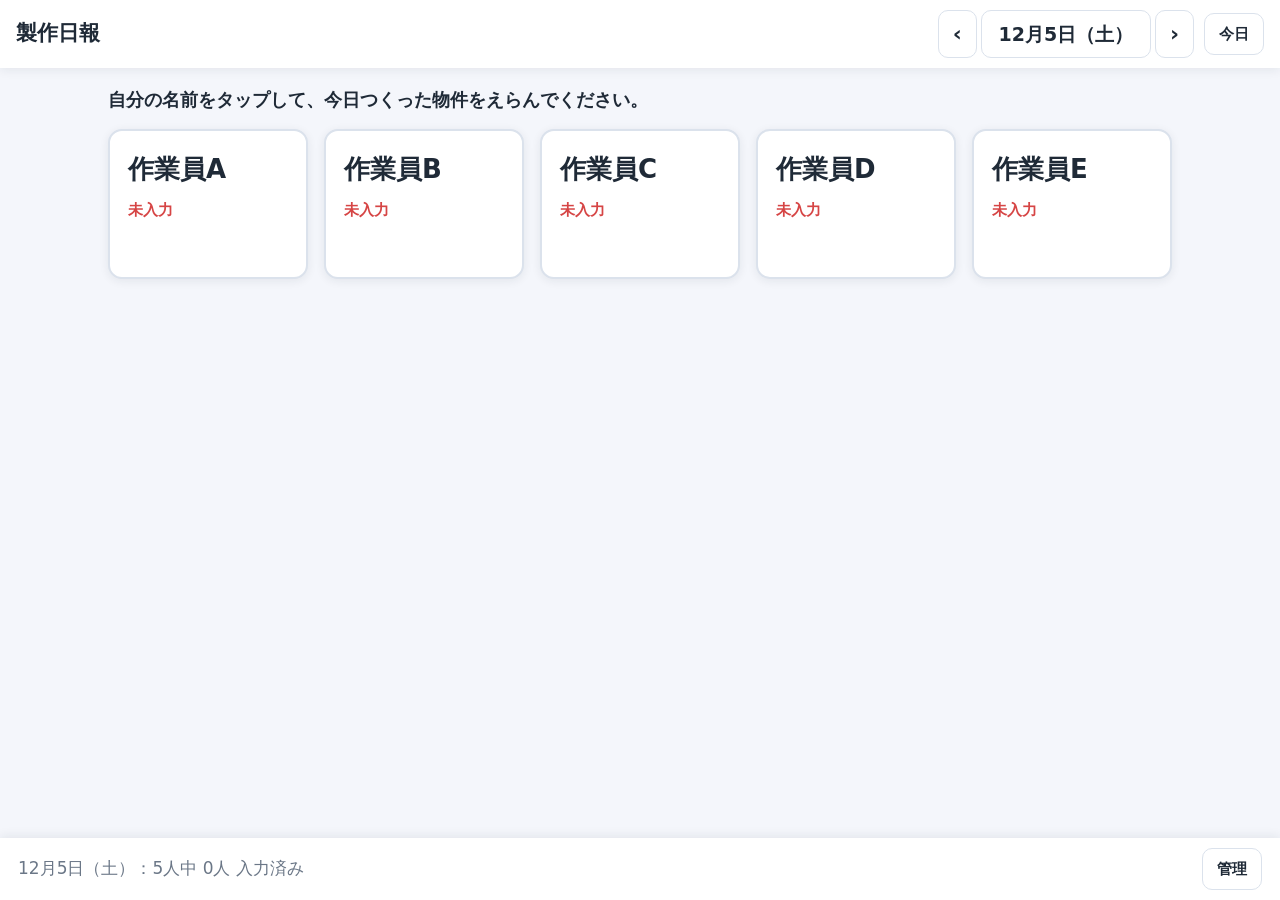
==== nippo/index.html @ f68378a8 "製作日報：物件をExcel・CSVからまとめて登録できるようにする 見出し（工事番号・物件名など）から列を自動でえらび、見出しがなければ1列目=工事番号・2列目=物件名とみなす。 登録前に一覧で確かめ" ====
<!doctype html>
<html lang="ja">
<head>
<meta charset="utf-8">
<meta name="viewport" content="width=device-width,initial-scale=1,viewport-fit=cover">
<meta name="theme-color" content="#2f6fb5">
<meta name="apple-mobile-web-app-capable" content="yes">
<meta name="apple-mobile-web-app-title" content="製作日報">
<link rel="manifest" href="manifest.webmanifest">
<link rel="icon" href="favicon-48.png" type="image/png">
<link rel="apple-touch-icon" href="apple-touch-icon.png">
<title>製作日報</title>
<link rel="stylesheet" href="style.css">
</head>
<body>

<!-- ホーム：日付と作業員の一覧 -->
<section id="vHome" class="view">
  <header class="top">
    <h1>製作日報</h1>
    <div class="datenav">
      <button id="dPrev" type="button" aria-label="前の日">‹</button>
      <button id="dLabel" type="button" class="datelabel"></button>
      <button id="dNext" type="button" aria-label="次の日">›</button>
    </div>
    <button id="dToday" type="button" class="sm">今日</button>
  </header>
  <main class="pad">
    <p class="lead">自分の名前をタップして、今日つくった物件をえらんでください。</p>
    <div id="workerGrid" class="workers"></div>
    <p id="homeEmpty" class="note" hidden>作業員がまだいません。右下の「管理」から作業員と物件を登録してください。</p>
    <div id="forgot" class="card forgot" hidden>
      <h2>入れ忘れがあります <small class="muted">日付をタップすると、その日の入力ができます（休みの日は「休み」を押してください）</small></h2>
      <div id="forgotList"></div>
    </div>
  </main>
  <footer class="foot">
    <span id="homeCount" class="muted"></span>
    <button id="syncChip" type="button" class="syncchip" hidden></button>
    <button id="toAdmin" type="button" class="sm">管理</button>
  </footer>
</section>

<!-- 入力：物件をえらぶ -->
<section id="vEntry" class="view" hidden>
  <header class="top">
    <button id="entryBack" type="button" class="back" aria-label="もどる">‹</button>
    <h1 id="entryTitle"></h1>
  </header>
  <main class="pad">
    <div class="row wrap">
      <input id="projFilter" type="search" placeholder="物件名・工事番号でさがす" class="grow">
      <button id="copyLast" type="button" class="soft">前回と同じ</button>
    </div>
    <div class="offrow">
      <span class="muted">休みの日は →</span>
      <span id="offBtns" class="offbtns"></span>
    </div>
    <p id="offNow" class="offnow" hidden></p>
    <p class="hint">つくった物件をタップ（いくつでもえらべます）。下に出てくる欄で、その物件の工程（切断・溶接・塗装）を必ずえらんでください。</p>
    <div id="projGrid" class="projects"></div>
    <p id="projEmpty" class="note" hidden>物件が登録されていません。「管理」→「物件」で登録してください。</p>

    <div id="selBox" class="card" hidden>
      <h2>えらんだ物件 <small class="muted">工程は必ずえらんでください（いくつでも）。時間は分かれば入れてください（なくても保存できます）</small></h2>
      <ul id="selList" class="sellist"></ul>
      <label class="notelabel">ひとこと（任意）<input id="entryNote" type="text" placeholder="例：溶接のみ、午後から応援 など"></label>
    </div>
  </main>
  <footer class="foot entryfoot">
    <button id="entryClear" type="button" class="danger">この日の入力を消す</button>
    <button id="entrySave" type="button" class="primary big">保存する</button>
  </footer>
</section>

<!-- 管理 -->
<section id="vAdmin" class="view" hidden>
  <header class="top">
    <button id="adminBack" type="button" class="back" aria-label="もどる">‹</button>
    <h1>管理</h1>
  </header>
  <nav class="tabs">
    <button type="button" data-tab="tProj" class="on">物件</button>
    <button type="button" data-tab="tProc">工程</button>
    <button type="button" data-tab="tWork">作業員</button>
    <button type="button" data-tab="tRec">記録・出力</button>
    <button type="button" data-tab="tEtc">その他</button>
  </nav>
  <main class="pad">
    <!-- 物件 -->
    <div id="tProj" class="tab">
      <form id="projForm" class="card stack">
        <h2>物件を追加</h2>
        <div class="row wrap">
          <input id="pCode" type="text" placeholder="工事番号（任意）" class="code">
          <input id="pName" type="text" placeholder="物件名（必須）" class="grow" required>
          <button type="submit" class="primary">追加</button>
        </div>
      </form>
      <div class="card stack">
        <h2>Excel・CSVからまとめて登録</h2>
        <p class="note">工事番号と物件名が並んだ表（1行に1物件）を読み込みます。1行目に「工事番号」「物件名」などの見出しがあれば、その列を自動でえらびます。読み込んだあと、登録する前に中身を確かめられます。すでに登録してある物件はとばします。</p>
        <div class="row wrap">
          <label class="filebtn primary">ファイルをえらぶ<input id="impFile" type="file" accept=".xlsx,.xlsm,.csv,.txt,application/vnd.openxmlformats-officedocument.spreadsheetml.sheet,text/csv" hidden></label>
          <button id="impSample" type="button">見本のExcelを出す</button>
        </div>
        <div id="impBox" hidden>
          <div class="row wrap improw">
            <label id="impSheetL">シート <select id="impSheet"></select></label>
            <label>工事番号の列 <select id="impCode"></select></label>
            <label>物件名の列 <select id="impName"></select></label>
          </div>
          <p id="impInfo" class="note"></p>
          <div class="tablewrap impwrap"><table id="impTable" class="rec"></table></div>
          <div class="row wrap" style="margin-top:12px">
            <button id="impDo" type="button" class="primary">えらんだ物件を登録する</button>
            <button id="impCancel" type="button">やめる</button>
          </div>
        </div>
      </div>
      <div class="row wrap gap">
        <label class="chk"><input id="showDone" type="checkbox"> 完了した物件も表示</label>
      </div>
      <ul id="projAdmin" class="alist"></ul>
    </div>

    <!-- 工程 -->
    <div id="tProc" class="tab" hidden>
      <form id="procForm" class="card stack">
        <h2>工程を追加</h2>
        <div class="row">
          <input id="prName" type="text" placeholder="例：組立、仕上げ" class="grow" required>
          <button type="submit" class="primary">追加</button>
        </div>
      </form>
      <ul id="procAdmin" class="alist"></ul>
      <p class="note">入力画面には上から順に出ます。「使わない」にした工程は入力画面に出ません（記録は残ります）。</p>
    </div>

    <!-- 作業員 -->
    <div id="tWork" class="tab" hidden>
      <form id="workForm" class="card stack">
        <h2>作業員を追加</h2>
        <div class="row">
          <input id="wName" type="text" placeholder="名前" class="grow" required>
          <button type="submit" class="primary">追加</button>
        </div>
      </form>
      <ul id="workAdmin" class="alist"></ul>
      <p class="note">「休み中」にした人はホームに出ません（記録は残ります）。</p>
    </div>

    <!-- 記録・出力 -->
    <div id="tRec" class="tab" hidden>
      <div class="card stack">
        <div class="row wrap">
          <input id="recMonth" type="month">
          <button id="xlsxOut" type="button" class="primary">Excelで出す</button>
          <button id="csvOut" type="button">CSVで出す</button>
          <button id="xlsxDrive" type="button" class="soft" hidden>Excelをドライブに保存</button>
          <a id="xlsxLink" href="#" target="_blank" rel="noopener" hidden>保存したExcelを開く</a>
        </div>
        <p class="note">Excelには「明細」「日別」「物件別」「工程別」「人別」の5枚のシートが入ります。人別には、作業した日・休み・入れ忘れの日数が出ます。工程別は、1物件に工程を2つえらんだ日は半分ずつで数えます。物件別の「人工」は、1日に2物件なら0.5人工ずつ（時間を入れた日は時間の割合）で数えます。</p>
      </div>
      <div class="card">
        <h2>入れ忘れ <small class="muted">日曜以外で、だれかが作業を入れているのに入力がない日。日付をタップでその日の入力へ</small></h2>
        <div id="recForgot"></div>
      </div>
      <div class="tablewrap"><table id="recTable" class="rec"></table></div>
    </div>

    <!-- その他 -->
    <div id="tEtc" class="tab" hidden>
      <div class="card stack">
        <h2>Googleドライブと同期</h2>
        <p class="note">つなぐと、記録・物件・工程・作業員がGoogleドライブの「製作日報データ」フォルダに保存されます。同じGoogleアカウントでつないだ別のタブレットや事務所のパソコンでも、同じ記録を見たり、Excelを出したりできます。電波がない間の入力は、電波が戻ったら送ります。</p>
        <p class="note">Googleの決まりで、1時間ごとにつなぎ直しが必要です。切れている時は「保存する」や「管理」を押した時に自動でつなぎ直します（Googleの小さな画面が一瞬開きます）。</p>
        <p id="syncInfo" class="note"></p>
        <div class="row wrap">
          <button id="syncConnect" type="button" class="primary">Googleドライブにつなぐ</button>
          <button id="syncNow" type="button" hidden>今すぐ同期</button>
          <button id="syncOff" type="button" class="danger" hidden>同期をやめる</button>
        </div>
      </div>
      <div class="card stack">
        <h2>管理画面のパスワード</h2>
        <p class="note">作業員がうっかり物件や記録を変えないように、管理画面に入る時の数字（4けた程度）を決められます。空にすると無しになります。</p>
        <div class="row"><input id="pinInput" type="password" inputmode="numeric" placeholder="例：1234" class="grow"><button id="pinSave" type="button">決める</button></div>
        <p id="pinInfo" class="note"></p>
      </div>
      <div class="card stack">
        <h2>バックアップ</h2>
        <p class="note">ドライブ同期を使っていない時は、データはこのタブレットの中にだけ保存されています。月に一度くらい「保存」して、パソコンやドライブに残しておくと安心です。</p>
        <div class="row wrap">
          <button id="bkSave" type="button" class="primary">バックアップを保存</button>
          <label class="filebtn">バックアップから戻す<input id="bkLoad" type="file" accept=".json,application/json" hidden></label>
        </div>
      </div>
    </div>
  </main>
</section>

<div id="toast" class="toast" hidden></div>

<script src="sync.js"></script>
<script src="app.js"></script>
</body>
</html>
---- nippo/style.css ----
/* タブレットで指で押しやすいように、ボタンは大きめ・文字はくっきり */
:root{
  --bg:#f4f6fb; --surface:#fff; --ink:#1f2a37; --muted:#6b7787; --line:#dbe2ec;
  --accent:#2f6fb5; --accentsoft:#e4eefa; --ok:#2e8b57; --oksoft:#e3f4ea; --red:#d64545; --warn:#b26a00;
  --shadow:0 2px 10px rgba(31,42,55,.08); --r:14px; --r-sm:10px;
  --f:"Hiragino Sans","Hiragino Kaku Gothic ProN","Yu Gothic UI","Meiryo","Noto Sans JP",system-ui,sans-serif;
}
*{box-sizing:border-box}
html,body{height:100%;margin:0}
body{background:var(--bg);color:var(--ink);font:17px/1.6 var(--f);-webkit-tap-highlight-color:transparent}
[hidden]{display:none!important}
.view{min-height:100%;display:flex;flex-direction:column}
.top{position:sticky;top:0;z-index:5;display:flex;align-items:center;gap:10px;padding:calc(env(safe-area-inset-top,0px) + 10px) 16px 10px;background:var(--surface);box-shadow:var(--shadow)}
.top h1{font-size:21px;font-weight:800;margin:0;flex:1;min-width:0;white-space:nowrap;overflow:hidden;text-overflow:ellipsis}
.pad{padding:18px 18px 120px;max-width:1100px;width:100%;margin:0 auto;flex:1}
.foot{position:fixed;left:0;right:0;bottom:0;z-index:5;display:flex;align-items:center;justify-content:space-between;gap:12px;padding:10px 18px calc(env(safe-area-inset-bottom,0px) + 10px);background:var(--surface);box-shadow:0 -2px 10px rgba(31,42,55,.08)}
.row{display:flex;gap:10px;align-items:center}.row.wrap{flex-wrap:wrap}.grow{flex:1;min-width:160px}
.stack{display:flex;flex-direction:column;gap:12px}
.muted{color:var(--muted)}.note{color:var(--muted);font-size:14px;margin:8px 0}
.lead{font-size:18px;margin:0 0 14px;font-weight:700}
.hint{color:var(--muted);font-size:14px;margin:10px 0}
input[type=text],input[type=search],input[type=password],input[type=month],input[type=number]{font:inherit;color:var(--ink);background:var(--surface);border:1.5px solid var(--line);border-radius:var(--r-sm);padding:10px 12px;min-height:52px;min-width:0}
input:focus{border-color:var(--accent);outline:none}
input.code{width:160px}
button,.filebtn{font:inherit;font-weight:700;color:var(--ink);background:var(--surface);border:1.5px solid var(--line);border-radius:var(--r-sm);min-height:52px;padding:8px 18px;cursor:pointer;display:inline-flex;align-items:center;justify-content:center;gap:6px;white-space:nowrap;user-select:none}
button:active,.filebtn:active{transform:scale(.97)}
button.sm{min-height:42px;padding:4px 14px;font-size:15px}
button.big{min-width:220px;font-size:20px;min-height:60px}
.primary{background:var(--accent);border-color:var(--accent);color:#fff}
.soft{background:var(--accentsoft);border-color:transparent;color:var(--accent)}
.danger{color:var(--red);border-color:color-mix(in srgb,var(--red) 40%,transparent);background:transparent}
.back{font-size:32px;line-height:1;padding:0 14px;border:0;background:none}
.card{background:var(--surface);border-radius:var(--r);box-shadow:var(--shadow);padding:16px 18px;margin:14px 0}
.card h2{font-size:17px;margin:0 0 6px}
.card h2 small{font-size:13px;font-weight:400;margin-left:8px}

/* 日付 */
.datenav{display:flex;align-items:center;gap:4px}
.datenav button{min-height:48px;font-size:22px;padding:4px 14px}
.datelabel{font-size:19px!important;min-width:170px}
.datelabel.past{color:var(--warn);border-color:var(--warn)}

/* 作業員カード */
.workers{display:grid;grid-template-columns:repeat(auto-fill,minmax(200px,1fr));gap:16px}
.wcard{flex-direction:column;align-items:stretch;justify-content:flex-start;text-align:left;white-space:normal;min-height:150px;padding:18px;border:2px solid var(--line);border-radius:var(--r);box-shadow:var(--shadow);gap:8px}
.wcard .nm{font-size:26px;font-weight:800}
.wcard .st{font-size:15px;font-weight:700;color:var(--red)}
.wcard.done{border-color:var(--ok);background:var(--oksoft)}
.wcard.done .st{color:var(--ok)}
.wcard .pj{font-size:15px;font-weight:400;color:var(--ink);line-height:1.4}

/* 物件ボタン */
.projects{display:grid;grid-template-columns:repeat(auto-fill,minmax(230px,1fr));gap:12px}
.pbtn{flex-direction:column;align-items:flex-start;justify-content:center;text-align:left;white-space:normal;min-height:92px;padding:12px 16px;border:2px solid var(--line);border-radius:var(--r);box-shadow:var(--shadow);position:relative}
.pbtn .cd{font-size:13px;color:var(--muted);font-weight:700}
.pbtn .nm{font-size:19px;font-weight:800;line-height:1.35}
.pbtn.on{border-color:var(--accent);background:var(--accentsoft);box-shadow:0 0 0 2px var(--accent) inset}
.pbtn.on::after{content:"✓";position:absolute;top:8px;right:12px;font-size:24px;color:var(--accent)}

/* えらんだ物件 */
.sellist{list-style:none;margin:6px 0 12px;padding:0;display:flex;flex-direction:column;gap:8px}
.sellist li{display:flex;align-items:center;gap:10px;flex-wrap:wrap;padding:8px 0;border-bottom:1px solid var(--line)}
.sellist .nm{flex:1;min-width:180px;font-weight:700}
.hours{display:flex;align-items:center;gap:6px}
.hours button{min-width:52px;font-size:22px;padding:0}
.hours output{min-width:72px;text-align:center;font-size:19px;font-weight:800}
.notelabel{display:flex;flex-direction:column;gap:4px;font-size:14px;color:var(--muted)}
.notelabel input{width:100%}
.entryfoot{justify-content:space-between}

/* 管理 */
.tabs{display:flex;gap:6px;padding:10px 18px 0;max-width:1100px;width:100%;margin:0 auto;overflow-x:auto}
.tabs button{border-radius:var(--r-sm) var(--r-sm) 0 0;border-bottom:0;min-width:110px}
.tabs button.on{background:var(--accent);color:#fff;border-color:var(--accent)}
.alist{list-style:none;margin:10px 0;padding:0;display:flex;flex-direction:column;gap:8px}
.alist li{display:flex;align-items:center;gap:8px;flex-wrap:wrap;background:var(--surface);border-radius:var(--r-sm);box-shadow:var(--shadow);padding:10px 14px}
.alist li .nm{flex:1;min-width:160px;font-weight:700}
.alist li .cd{color:var(--muted);font-size:14px;min-width:80px}
.alist li.off{opacity:.55}
.alist .tag{font-size:12px;background:var(--line);border-radius:6px;padding:2px 8px;font-weight:700}
.chk{display:inline-flex;align-items:center;gap:8px;font-size:15px}
.chk input{width:22px;height:22px}
.tablewrap{overflow:auto;background:var(--surface);border-radius:var(--r);box-shadow:var(--shadow)}
table.rec{border-collapse:collapse;width:100%;font-size:14px}
table.rec th,table.rec td{border:1px solid var(--line);padding:6px 8px;text-align:left;vertical-align:top;white-space:nowrap}
table.rec th{background:var(--accentsoft);position:sticky;top:0}
table.rec td.sun,table.rec th.sun{color:var(--red)}
table.rec td.sat,table.rec th.sat{color:var(--accent)}
table.rec td.empty{background:#fafbfd}

.toast{position:fixed;left:50%;bottom:110px;transform:translateX(-50%);z-index:50;background:#1f2a37;color:#fff;padding:14px 26px;border-radius:30px;font-size:18px;font-weight:700;box-shadow:0 6px 24px rgba(0,0,0,.25)}
.entryfoot .primary{margin-left:auto}
.wcard .pj{white-space:pre-line}
/* 工程のボタン */
.procs{display:flex;align-items:center;gap:8px;flex-wrap:wrap}
.procs .plabel{font-size:13px;color:var(--muted);font-weight:700}
.pchip{min-height:52px;min-width:84px;border-radius:26px;font-size:18px;border:2px solid var(--line)}
.pchip.on{background:var(--accent);border-color:var(--accent);color:#fff}
.pchip.on::before{content:"✓"}
/* 工程をえらんでいない物件（保存しようとした時） */
.sellist li.need{background:#fdecec;border-radius:var(--r-sm);padding:8px 10px;box-shadow:0 0 0 2px var(--red) inset}
.sellist li.need .procs::after{content:"← 工程をえらんでください";color:var(--red);font-weight:800;font-size:15px}
/* ドライブ同期の表示 */
.syncchip{min-height:42px;font-size:14px;padding:4px 14px;border-radius:21px;color:var(--ok);background:var(--oksoft);border-color:transparent;margin-left:auto;white-space:normal;text-align:left}
.syncchip.warn{color:var(--warn);background:#fff3dc}
.syncchip.err{color:var(--red);background:#fdecec}
.note.warn{color:var(--warn);font-weight:700}.note.err{color:var(--red);font-weight:700}
/* 休み */
.wcard.off{border-color:#c9d1dc;background:#eef1f5}
.wcard.off .st{color:var(--muted);font-size:20px}
.offrow{display:flex;align-items:center;gap:10px;flex-wrap:wrap;margin:12px 0 4px}
.offbtns{display:flex;gap:8px;flex-wrap:wrap}
.offbtn{min-width:96px;border-radius:26px;color:var(--muted)}
.offbtn.on{background:#6b7787;border-color:#6b7787;color:#fff}
.offnow{background:#eef1f5;border-radius:var(--r-sm);padding:8px 12px;font-weight:700;color:var(--muted);margin:6px 0}
table.rec td.offc{color:var(--muted);background:#eef1f5}
/* 入れ忘れ */
.forgot{border:2px solid #f0c27a;background:#fff8ea;margin-top:20px}
.frow{display:flex;align-items:center;gap:8px;flex-wrap:wrap;padding:6px 0;border-bottom:1px solid var(--line)}
.frow:last-child{border-bottom:0}
.fnm{font-weight:800;min-width:100px}
.fchip{min-height:46px;border-radius:23px;border-color:#f0c27a;color:var(--warn);font-size:16px}
/* 物件のまとめて登録 */
.improw label{display:flex;align-items:center;gap:6px;font-size:15px;font-weight:700}
.improw select{font:inherit;min-height:48px;border:1.5px solid var(--line);border-radius:var(--r-sm);padding:6px 10px;background:var(--surface);color:var(--ink)}
.impwrap{max-height:50vh;margin-top:6px}
#impTable input[type=checkbox]{width:22px;height:22px}
#impTable tr.dup td{color:var(--muted);background:#fafbfd}
#impTable td{white-space:normal}
.filebtn.primary{color:#fff}
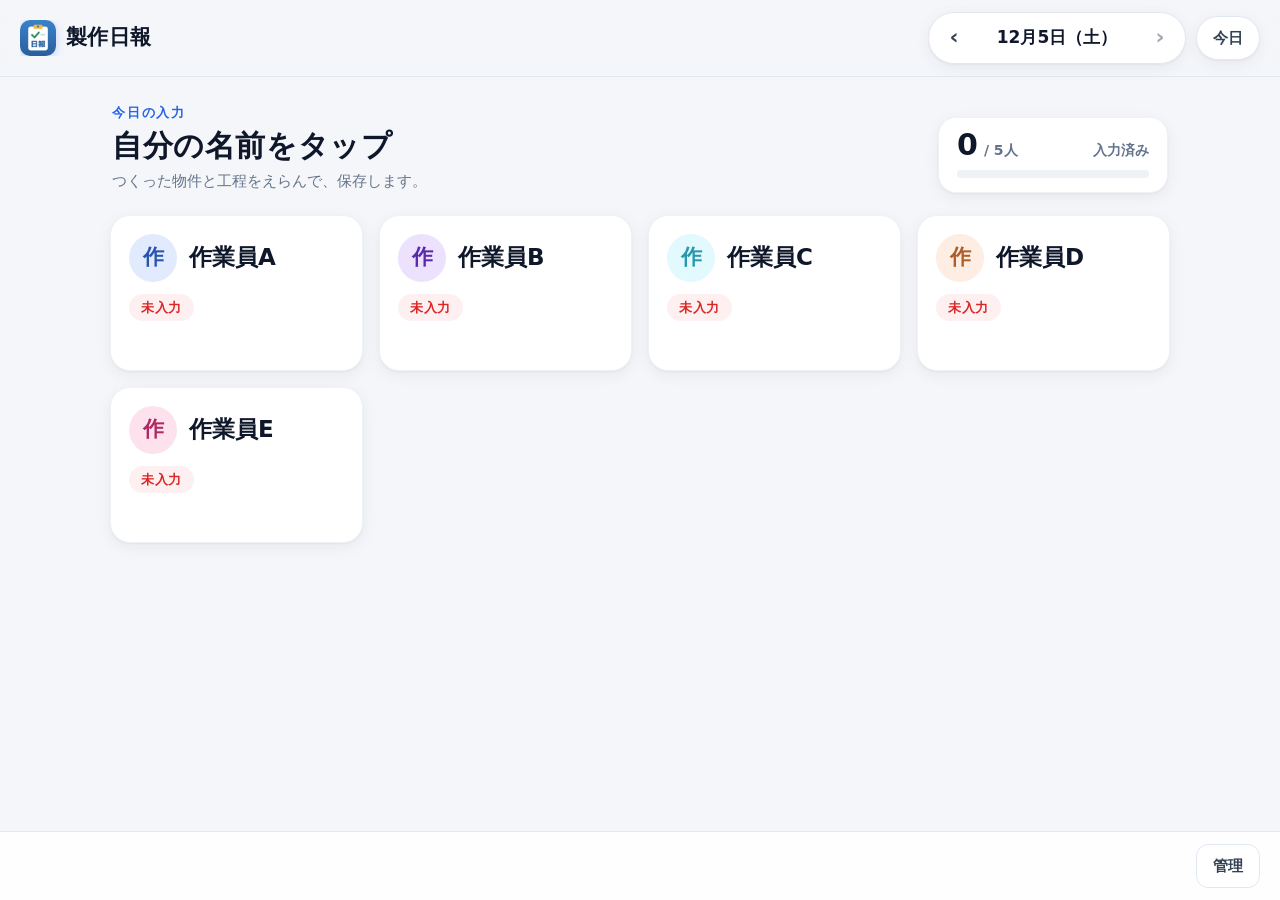
==== commit c134ae7e: "製作日報：全体の見た目を新しくする 白いカード・細い線・やわらかい影・丸いボタンに統一し、上下の帯をすりガラスに。 ホームに進みぐあい（何人中 何人 入力済み）の帯、作業員カードに頭文字の丸と状態のラ" ====
--- a/nippo/index.html
+++ b/nippo/index.html
@@ -3,7 +3,7 @@
 <head>
 <meta charset="utf-8">
 <meta name="viewport" content="width=device-width,initial-scale=1,viewport-fit=cover">
-<meta name="theme-color" content="#2f6fb5">
+<meta name="theme-color" content="#f5f6f9">
 <meta name="apple-mobile-web-app-capable" content="yes">
 <meta name="apple-mobile-web-app-title" content="製作日報">
 <link rel="manifest" href="manifest.webmanifest">
@@ -17,7 +17,7 @@
 <!-- ホーム：日付と作業員の一覧 -->
 <section id="vHome" class="view">
   <header class="top">
-    <h1>製作日報</h1>
+    <h1 class="brand"><img src="icon-192.png" alt="" width="36" height="36">製作日報</h1>
     <div class="datenav">
       <button id="dPrev" type="button" aria-label="前の日">‹</button>
       <button id="dLabel" type="button" class="datelabel"></button>
@@ -26,7 +26,17 @@
     <button id="dToday" type="button" class="sm">今日</button>
   </header>
   <main class="pad">
-    <p class="lead">自分の名前をタップして、今日つくった物件をえらんでください。</p>
+    <div id="hero" class="hero">
+      <div class="herotext">
+        <p id="heroDay" class="eyebrow"></p>
+        <h2>自分の名前をタップ</h2>
+        <p class="herosub">つくった物件と工程をえらんで、保存します。</p>
+      </div>
+      <div id="prog" class="prog">
+        <p class="progtxt"><b id="progDone">0</b><span id="progAll"></span><span class="proglabel">入力済み</span></p>
+        <div class="progbar"><i id="progBar"></i></div>
+      </div>
+    </div>
     <div id="workerGrid" class="workers"></div>
     <p id="homeEmpty" class="note" hidden>作業員がまだいません。右下の「管理」から作業員と物件を登録してください。</p>
     <div id="forgot" class="card forgot" hidden>
@@ -35,7 +45,6 @@
     </div>
   </main>
   <footer class="foot">
-    <span id="homeCount" class="muted"></span>
     <button id="syncChip" type="button" class="syncchip" hidden></button>
     <button id="toAdmin" type="button" class="sm">管理</button>
   </footer>
@@ -57,14 +66,14 @@
       <span id="offBtns" class="offbtns"></span>
     </div>
     <p id="offNow" class="offnow" hidden></p>
-    <p class="hint">つくった物件をタップ（いくつでもえらべます）。下に出てくる欄で、その物件の工程（切断・溶接・塗装）を必ずえらんでください。</p>
+    <p class="hint">つくった物件をタップ（いくつでもえらべます）。下に出てくる欄で、その物件の工程（手配・切断・組み立てなど）を必ずえらんでください。</p>
     <div id="projGrid" class="projects"></div>
     <p id="projEmpty" class="note" hidden>物件が登録されていません。「管理」→「物件」で登録してください。</p>
 
     <div id="selBox" class="card" hidden>
       <h2>えらんだ物件 <small class="muted">工程は必ずえらんでください（いくつでも）。時間は分かれば入れてください（なくても保存できます）</small></h2>
       <ul id="selList" class="sellist"></ul>
-      <label class="notelabel">ひとこと（任意）<input id="entryNote" type="text" placeholder="例：溶接のみ、午後から応援 など"></label>
+      <label class="notelabel">ひとこと（任意）<input id="entryNote" type="text" placeholder="例：部品のみ、午後から応援 など"></label>
     </div>
   </main>
   <footer class="foot entryfoot">
@@ -99,7 +108,7 @@
       </form>
       <div class="card stack">
         <h2>Excel・CSVからまとめて登録</h2>
-        <p class="note">工事番号と物件名が並んだ表（1行に1物件）を読み込みます。1行目に「工事番号」「物件名」などの見出しがあれば、その列を自動でえらびます。読み込んだあと、登録する前に中身を確かめられます。すでに登録してある物件はとばします。</p>
+        <p class="note">工事番号と物件名が並んだ表を読み込みます。「工事番号」「物件名」などの見出しがあれば、その列を自動でえらびます。毎月の受注残報告書のように担当ごとにシートが分かれていても、全部のシートをまとめて読み、同じ物件名の行は1つにまとめます。読み込んだあと、登録する前に中身を確かめられます。すでに登録してある物件はとばします。</p>
         <div class="row wrap">
           <label class="filebtn primary">ファイルをえらぶ<input id="impFile" type="file" accept=".xlsx,.xlsm,.csv,.txt,application/vnd.openxmlformats-officedocument.spreadsheetml.sheet,text/csv" hidden></label>
           <button id="impSample" type="button">見本のExcelを出す</button>
@@ -114,7 +123,12 @@
           <div class="tablewrap impwrap"><table id="impTable" class="rec"></table></div>
           <div class="row wrap" style="margin-top:12px">
             <button id="impDo" type="button" class="primary">えらんだ物件を登録する</button>
-            <button id="impCancel" type="button">やめる</button>
+            <button id="impCancel" type="button">閉じる</button>
+          </div>
+          <div id="impGone" class="gone" hidden>
+            <h2>この表に載っていない物件 <small class="muted">受注残から消えた＝製作が終わった物件なら、チェックして「完了にする」と入力画面に出なくなります（記録は残ります）</small></h2>
+            <div id="impGoneList" class="gonelist"></div>
+            <button id="impDoneDo" type="button" style="margin-top:10px">完了にする</button>
           </div>
         </div>
       </div>
@@ -175,12 +189,18 @@
         <h2>Googleドライブと同期</h2>
         <p class="note">つなぐと、記録・物件・工程・作業員がGoogleドライブの「製作日報データ」フォルダに保存されます。同じGoogleアカウントでつないだ別のタブレットや事務所のパソコンでも、同じ記録を見たり、Excelを出したりできます。電波がない間の入力は、電波が戻ったら送ります。</p>
         <p class="note">Googleの決まりで、1時間ごとにつなぎ直しが必要です。切れている時は「保存する」や「管理」を押した時に自動でつなぎ直します（Googleの小さな画面が一瞬開きます）。</p>
+        <p class="note"><a href="privacy.html" target="_blank" rel="noopener">プライバシーポリシー</a>（データの扱いについて）</p>
         <p id="syncInfo" class="note"></p>
         <div class="row wrap">
           <button id="syncConnect" type="button" class="primary">Googleドライブにつなぐ</button>
           <button id="syncNow" type="button" hidden>今すぐ同期</button>
           <button id="syncOff" type="button" class="danger" hidden>同期をやめる</button>
         </div>
+      </div>
+      <div class="card stack">
+        <h2>作業員向けの使い方の紙</h2>
+        <p class="note">名前→物件→工程→保存、休みの日、入れ忘れの直し方をA4の1枚にまとめた紙です。印刷してタブレットの横に貼ってください。</p>
+        <div class="row wrap"><a class="filebtn" href="guide/" target="_blank" rel="noopener">使い方の紙を開く（印刷用）</a></div>
       </div>
       <div class="card stack">
         <h2>管理画面のパスワード</h2>
--- a/nippo/style.css
+++ b/nippo/style.css
@@ -1,130 +1,214 @@
-/* タブレットで指で押しやすいように、ボタンは大きめ・文字はくっきり */
+/* 製作日報の見た目。
+   すっきりした白いカード・細い線・やわらかい影・丸いボタン。タブレットで指で押しやすいように、押す所は大きめ（48px以上）にする */
 :root{
-  --bg:#f4f6fb; --surface:#fff; --ink:#1f2a37; --muted:#6b7787; --line:#dbe2ec;
-  --accent:#2f6fb5; --accentsoft:#e4eefa; --ok:#2e8b57; --oksoft:#e3f4ea; --red:#d64545; --warn:#b26a00;
-  --shadow:0 2px 10px rgba(31,42,55,.08); --r:14px; --r-sm:10px;
-  --f:"Hiragino Sans","Hiragino Kaku Gothic ProN","Yu Gothic UI","Meiryo","Noto Sans JP",system-ui,sans-serif;
+  --bg:#f5f6f9; --surface:#fff; --surface2:#f8fafc; --ink:#0f172a; --ink2:#334155; --muted:#64748b; --line:#e2e8f0; --line2:#eef2f6;
+  --accent:#2563eb; --accent2:#1d4ed8; --accentsoft:#eaf1ff; --accentline:#bfd3ff;
+  --ok:#059669; --oksoft:#e8f8f1; --okline:#a7e3cb;
+  --red:#dc2626; --redsoft:#fef0f0; --warn:#b45309; --warnsoft:#fff7e8; --warnline:#f6d59a;
+  --off:#64748b; --offsoft:#f1f5f9;
+  --shadow:0 1px 2px rgba(15,23,42,.04),0 4px 16px rgba(15,23,42,.06);
+  --shadow2:0 2px 4px rgba(15,23,42,.05),0 12px 32px rgba(15,23,42,.10);
+  --r:20px; --r-sm:14px; --pill:999px;
+  --f:"Hiragino Sans","Hiragino Kaku Gothic ProN","Noto Sans JP","Noto Sans CJK JP","Yu Gothic UI","Meiryo",system-ui,sans-serif;
+  color-scheme:light;
 }
 *{box-sizing:border-box}
 html,body{height:100%;margin:0}
-body{background:var(--bg);color:var(--ink);font:17px/1.6 var(--f);-webkit-tap-highlight-color:transparent}
+body{background:var(--bg);color:var(--ink);font:17px/1.6 var(--f);-webkit-tap-highlight-color:transparent;-webkit-font-smoothing:antialiased;text-rendering:optimizeLegibility}
 [hidden]{display:none!important}
 .view{min-height:100%;display:flex;flex-direction:column}
-.top{position:sticky;top:0;z-index:5;display:flex;align-items:center;gap:10px;padding:calc(env(safe-area-inset-top,0px) + 10px) 16px 10px;background:var(--surface);box-shadow:var(--shadow)}
-.top h1{font-size:21px;font-weight:800;margin:0;flex:1;min-width:0;white-space:nowrap;overflow:hidden;text-overflow:ellipsis}
-.pad{padding:18px 18px 120px;max-width:1100px;width:100%;margin:0 auto;flex:1}
-.foot{position:fixed;left:0;right:0;bottom:0;z-index:5;display:flex;align-items:center;justify-content:space-between;gap:12px;padding:10px 18px calc(env(safe-area-inset-bottom,0px) + 10px);background:var(--surface);box-shadow:0 -2px 10px rgba(31,42,55,.08)}
+/* 画面が変わる時に、中身をふわっと出す */
+.view:not([hidden])>main{animation:rise .28s cubic-bezier(.2,.7,.2,1)}
+@keyframes rise{from{opacity:0;transform:translateY(8px)}to{opacity:1;transform:none}}
+@media (prefers-reduced-motion:reduce){*{animation:none!important;transition:none!important}}
+
+/* 上の帯：すりガラス */
+.top{position:sticky;top:0;z-index:5;display:flex;align-items:center;gap:10px;padding:calc(env(safe-area-inset-top,0px) + 12px) 20px 12px;background:rgba(245,246,249,.82);-webkit-backdrop-filter:saturate(1.6) blur(16px);backdrop-filter:saturate(1.6) blur(16px);border-bottom:1px solid var(--line)}
+.top h1{font-size:21px;font-weight:800;margin:0;flex:1;min-width:0;white-space:nowrap;overflow:hidden;text-overflow:ellipsis;letter-spacing:.02em;font-feature-settings:"palt"}
+.brand{display:flex;align-items:center;gap:10px}
+.brand img{width:36px;height:36px;border-radius:10px;box-shadow:0 2px 8px rgba(37,99,235,.25)}
+.pad{padding:22px 20px 128px;max-width:1100px;width:100%;margin:0 auto;flex:1}
+/* 下の帯：すりガラス */
+.foot{position:fixed;left:0;right:0;bottom:0;z-index:5;display:flex;align-items:center;justify-content:flex-end;gap:12px;padding:12px 20px calc(env(safe-area-inset-bottom,0px) + 12px);background:rgba(255,255,255,.84);-webkit-backdrop-filter:saturate(1.6) blur(16px);backdrop-filter:saturate(1.6) blur(16px);border-top:1px solid var(--line)}
 .row{display:flex;gap:10px;align-items:center}.row.wrap{flex-wrap:wrap}.grow{flex:1;min-width:160px}
 .stack{display:flex;flex-direction:column;gap:12px}
-.muted{color:var(--muted)}.note{color:var(--muted);font-size:14px;margin:8px 0}
-.lead{font-size:18px;margin:0 0 14px;font-weight:700}
-.hint{color:var(--muted);font-size:14px;margin:10px 0}
-input[type=text],input[type=search],input[type=password],input[type=month],input[type=number]{font:inherit;color:var(--ink);background:var(--surface);border:1.5px solid var(--line);border-radius:var(--r-sm);padding:10px 12px;min-height:52px;min-width:0}
-input:focus{border-color:var(--accent);outline:none}
-input.code{width:160px}
-button,.filebtn{font:inherit;font-weight:700;color:var(--ink);background:var(--surface);border:1.5px solid var(--line);border-radius:var(--r-sm);min-height:52px;padding:8px 18px;cursor:pointer;display:inline-flex;align-items:center;justify-content:center;gap:6px;white-space:nowrap;user-select:none}
+.muted{color:var(--muted)}.note{color:var(--muted);font-size:14px;line-height:1.7;margin:8px 0}
+.note a{color:var(--accent);font-weight:700}
+.hint{color:var(--muted);font-size:14px;margin:16px 2px 10px}
+
+/* 入力欄 */
+input[type=text],input[type=search],input[type=password],input[type=month],input[type=number],select{font:inherit;color:var(--ink);background:var(--surface);border:1.5px solid var(--line);border-radius:var(--r-sm);padding:10px 14px;min-height:52px;min-width:0;transition:border-color .15s,box-shadow .15s}
+input::placeholder{color:#94a3b8}
+input:focus,select:focus{border-color:var(--accent);box-shadow:0 0 0 4px rgba(37,99,235,.14);outline:none}
+input.code{width:170px}
+input[type=checkbox]{accent-color:var(--accent)}
+
+/* ボタン */
+button,.filebtn{font:inherit;font-weight:700;color:var(--ink2);background:var(--surface);border:1.5px solid var(--line);border-radius:var(--r-sm);min-height:52px;padding:8px 20px;cursor:pointer;display:inline-flex;align-items:center;justify-content:center;gap:6px;white-space:nowrap;user-select:none;-webkit-user-select:none;text-decoration:none;transition:transform .08s,background .15s,border-color .15s,box-shadow .15s,color .15s}
 button:active,.filebtn:active{transform:scale(.97)}
-button.sm{min-height:42px;padding:4px 14px;font-size:15px}
-button.big{min-width:220px;font-size:20px;min-height:60px}
-.primary{background:var(--accent);border-color:var(--accent);color:#fff}
-.soft{background:var(--accentsoft);border-color:transparent;color:var(--accent)}
-.danger{color:var(--red);border-color:color-mix(in srgb,var(--red) 40%,transparent);background:transparent}
-.back{font-size:32px;line-height:1;padding:0 14px;border:0;background:none}
-.card{background:var(--surface);border-radius:var(--r);box-shadow:var(--shadow);padding:16px 18px;margin:14px 0}
-.card h2{font-size:17px;margin:0 0 6px}
+button:disabled{opacity:.45;cursor:default}
+button:focus-visible,.filebtn:focus-within,a:focus-visible{outline:3px solid rgba(37,99,235,.35);outline-offset:2px}
+button.sm{min-height:44px;padding:4px 16px;font-size:15px;border-radius:12px}
+button.big{min-width:240px;font-size:20px;min-height:60px;border-radius:18px;letter-spacing:.06em}
+.primary{background:linear-gradient(180deg,#3b76f6,var(--accent));border-color:transparent;color:#fff;box-shadow:0 1px 0 rgba(255,255,255,.25) inset,0 6px 16px rgba(37,99,235,.28)}
+.primary:disabled{box-shadow:none}
+.soft{background:var(--accentsoft);border-color:transparent;color:var(--accent2)}
+.danger{color:var(--red);border-color:#f6c9c9;background:transparent}
+.back{font-size:30px;line-height:1;width:48px;min-height:48px;padding:0 0 4px;border:0;border-radius:50%;background:rgba(15,23,42,.06);color:var(--ink)}
+
+/* カード */
+.card{background:var(--surface);border:1px solid var(--line2);border-radius:var(--r);box-shadow:var(--shadow);padding:20px 22px;margin:16px 0}
+.card h2{font-size:17px;font-weight:800;margin:0 0 6px;letter-spacing:.01em}
 .card h2 small{font-size:13px;font-weight:400;margin-left:8px}
 
-/* 日付 */
-.datenav{display:flex;align-items:center;gap:4px}
-.datenav button{min-height:48px;font-size:22px;padding:4px 14px}
-.datelabel{font-size:19px!important;min-width:170px}
-.datelabel.past{color:var(--warn);border-color:var(--warn)}
+/* 日付の切り替え：ひとまとまりの丸い帯 */
+.datenav{display:flex;align-items:center;gap:2px;background:var(--surface);border:1px solid var(--line);border-radius:var(--pill);padding:3px;box-shadow:var(--shadow)}
+.datenav button{min-height:44px;font-size:22px;padding:0 0 3px;width:44px;border:0;border-radius:50%;background:transparent}
+.datenav button:not(:disabled):active{background:var(--offsoft)}
+.datenav .datelabel{font-size:17px;font-weight:800;min-width:158px;width:auto;padding:0 10px;border-radius:var(--pill);color:var(--ink);font-feature-settings:"palt"}
+.datenav .datelabel.past{color:var(--warn);background:var(--warnsoft)}
+#dToday{border-radius:var(--pill);box-shadow:var(--shadow);border-color:var(--line)}
+
+/* ホームの上：ひとこと案内と進みぐあい */
+.hero{display:flex;align-items:flex-end;justify-content:space-between;gap:20px;flex-wrap:wrap;margin:4px 2px 22px}
+.eyebrow{margin:0 0 2px;font-size:13px;font-weight:800;letter-spacing:.14em;color:var(--accent)}
+.hero h2{margin:0;font-size:30px;font-weight:800;line-height:1.3;letter-spacing:.02em;font-feature-settings:"palt"}
+.herosub{margin:4px 0 0;color:var(--muted);font-size:15px}
+.prog{min-width:230px;background:var(--surface);border:1px solid var(--line2);border-radius:18px;box-shadow:var(--shadow);padding:12px 18px 14px}
+.progtxt{margin:0 0 8px;display:flex;align-items:baseline;gap:6px;color:var(--muted);font-size:14px;font-weight:700}
+.progtxt b{font-size:30px;line-height:1;color:var(--ink);font-weight:800;font-variant-numeric:tabular-nums}
+.proglabel{margin-left:auto}
+.progbar{height:8px;border-radius:var(--pill);background:var(--line2);overflow:hidden}
+.progbar i{display:block;height:100%;width:0;border-radius:var(--pill);background:linear-gradient(90deg,#60a5fa,var(--accent));transition:width .5s cubic-bezier(.2,.7,.2,1)}
+.prog.full .progbar i{background:linear-gradient(90deg,#34d399,var(--ok))}
+.prog.full .progtxt b{color:var(--ok)}
 
 /* 作業員カード */
-.workers{display:grid;grid-template-columns:repeat(auto-fill,minmax(200px,1fr));gap:16px}
-.wcard{flex-direction:column;align-items:stretch;justify-content:flex-start;text-align:left;white-space:normal;min-height:150px;padding:18px;border:2px solid var(--line);border-radius:var(--r);box-shadow:var(--shadow);gap:8px}
-.wcard .nm{font-size:26px;font-weight:800}
-.wcard .st{font-size:15px;font-weight:700;color:var(--red)}
-.wcard.done{border-color:var(--ok);background:var(--oksoft)}
-.wcard.done .st{color:var(--ok)}
-.wcard .pj{font-size:15px;font-weight:400;color:var(--ink);line-height:1.4}
+.workers{display:grid;grid-template-columns:repeat(auto-fill,minmax(210px,1fr));gap:16px}
+.wcard{flex-direction:column;align-items:stretch;justify-content:flex-start;text-align:left;white-space:normal;min-height:156px;padding:18px;border:1.5px solid var(--line2);border-radius:var(--r);box-shadow:var(--shadow);gap:12px;color:var(--ink)}
+.wcard:active{box-shadow:none}
+.whead{display:flex;align-items:center;gap:12px;min-width:0}
+.av{flex:none;width:48px;height:48px;border-radius:50%;display:flex;align-items:center;justify-content:center;font-size:21px;font-weight:800;background:hsl(var(--h) 90% 94%);color:hsl(var(--h) 62% 42%)}
+.wcard .nm{font-size:23px;font-weight:800;line-height:1.25;min-width:0;overflow-wrap:anywhere;font-feature-settings:"palt"}
+.wcard .st{align-self:flex-start;font-size:13px;font-weight:800;line-height:1;padding:7px 12px;border-radius:var(--pill);color:var(--red);background:var(--redsoft);letter-spacing:.04em}
+.wcard .pj{font-size:14px;font-weight:500;color:var(--ink2);line-height:1.55;white-space:pre-line}
+.wcard.done{border-color:var(--okline);background:linear-gradient(180deg,#f3fcf8,var(--surface) 70%)}
+.wcard.done .st{color:#fff;background:var(--ok)}
+.wcard.off{border-color:var(--line);background:var(--offsoft);box-shadow:none}
+.wcard.off .st{color:var(--off);background:#e2e8f0;font-size:14px}
+.wcard.off .av{filter:grayscale(1);opacity:.7}
+
+/* 入れ忘れ */
+.forgot{border:1.5px solid var(--warnline);background:var(--warnsoft);box-shadow:none;margin-top:24px}
+.forgot h2{color:var(--warn)}
+.frow{display:flex;align-items:center;gap:8px;flex-wrap:wrap;padding:8px 0;border-bottom:1px solid rgba(180,83,9,.12)}
+.frow:last-child{border-bottom:0}
+.fnm{font-weight:800;min-width:100px}
+.fchip{min-height:46px;border-radius:var(--pill);border-color:var(--warnline);color:var(--warn);font-size:16px;background:#fff}
+
+/* 入力：休みのボタン */
+.offrow{display:flex;align-items:center;gap:12px;flex-wrap:wrap;margin:16px 2px 4px;font-size:14px}
+.offbtns{display:flex;gap:8px;flex-wrap:wrap}
+.offbtn{min-width:96px;border-radius:var(--pill);color:var(--off)}
+.offbtn.on{background:var(--off);border-color:var(--off);color:#fff}
+.offnow{background:var(--offsoft);border-radius:var(--r-sm);padding:10px 14px;font-weight:700;color:var(--off);margin:8px 0}
 
 /* 物件ボタン */
 .projects{display:grid;grid-template-columns:repeat(auto-fill,minmax(230px,1fr));gap:12px}
-.pbtn{flex-direction:column;align-items:flex-start;justify-content:center;text-align:left;white-space:normal;min-height:92px;padding:12px 16px;border:2px solid var(--line);border-radius:var(--r);box-shadow:var(--shadow);position:relative}
-.pbtn .cd{font-size:13px;color:var(--muted);font-weight:700}
-.pbtn .nm{font-size:19px;font-weight:800;line-height:1.35}
-.pbtn.on{border-color:var(--accent);background:var(--accentsoft);box-shadow:0 0 0 2px var(--accent) inset}
-.pbtn.on::after{content:"✓";position:absolute;top:8px;right:12px;font-size:24px;color:var(--accent)}
-
-/* えらんだ物件 */
-.sellist{list-style:none;margin:6px 0 12px;padding:0;display:flex;flex-direction:column;gap:8px}
-.sellist li{display:flex;align-items:center;gap:10px;flex-wrap:wrap;padding:8px 0;border-bottom:1px solid var(--line)}
-.sellist .nm{flex:1;min-width:180px;font-weight:700}
-.hours{display:flex;align-items:center;gap:6px}
-.hours button{min-width:52px;font-size:22px;padding:0}
-.hours output{min-width:72px;text-align:center;font-size:19px;font-weight:800}
-.notelabel{display:flex;flex-direction:column;gap:4px;font-size:14px;color:var(--muted)}
-.notelabel input{width:100%}
+.pbtn{flex-direction:column;align-items:flex-start;justify-content:center;text-align:left;white-space:normal;min-height:88px;padding:14px 48px 14px 18px;border:1.5px solid var(--line2);border-radius:18px;box-shadow:var(--shadow);position:relative;color:var(--ink);gap:2px}
+.pbtn .cd{font-size:12px;color:var(--muted);font-weight:700;letter-spacing:.06em}
+.pbtn .nm{font-size:18px;font-weight:800;line-height:1.4;font-feature-settings:"palt"}
+/* 右上の丸：えらぶと青い丸に✓ */
+.pbtn::after{content:"";position:absolute;top:50%;right:16px;width:24px;height:24px;margin-top:-12px;border-radius:50%;border:2px solid var(--line);background:var(--surface);transition:all .15s}
+.pbtn.on{border-color:var(--accent);background:var(--accentsoft);box-shadow:0 0 0 3px rgba(37,99,235,.14)}
+.pbtn.on::after{content:"✓";border-color:var(--accent);background:var(--accent);color:#fff;font-size:15px;font-weight:800;line-height:20px;text-align:center}
+
+/* えらんだ物件：物件ごとの小さな箱 */
+.sellist{list-style:none;margin:12px 0 16px;padding:0;display:flex;flex-direction:column;gap:10px}
+.sellist li{display:flex;align-items:center;gap:10px;flex-wrap:wrap;padding:14px 16px;background:var(--surface2);border:1px solid var(--line2);border-radius:16px}
+.sellist .nm{flex:1;min-width:180px;font-weight:800;font-size:18px;font-feature-settings:"palt"}
+.sellist .procs{order:5;flex-basis:100%}
+.hours{display:flex;align-items:center;gap:2px;background:var(--surface);border:1px solid var(--line);border-radius:var(--pill);padding:3px}
+.hours button{width:44px;min-height:44px;font-size:22px;padding:0 0 2px;border:0;border-radius:50%;background:var(--offsoft)}
+.hours output{min-width:84px;text-align:center;font-size:17px;font-weight:800;font-variant-numeric:tabular-nums}
+.notelabel{display:flex;flex-direction:column;gap:6px;font-size:14px;color:var(--muted);font-weight:700}
+.notelabel input{width:100%;font-weight:400}
 .entryfoot{justify-content:space-between}
-
-/* 管理 */
-.tabs{display:flex;gap:6px;padding:10px 18px 0;max-width:1100px;width:100%;margin:0 auto;overflow-x:auto}
-.tabs button{border-radius:var(--r-sm) var(--r-sm) 0 0;border-bottom:0;min-width:110px}
-.tabs button.on{background:var(--accent);color:#fff;border-color:var(--accent)}
-.alist{list-style:none;margin:10px 0;padding:0;display:flex;flex-direction:column;gap:8px}
-.alist li{display:flex;align-items:center;gap:8px;flex-wrap:wrap;background:var(--surface);border-radius:var(--r-sm);box-shadow:var(--shadow);padding:10px 14px}
-.alist li .nm{flex:1;min-width:160px;font-weight:700}
-.alist li .cd{color:var(--muted);font-size:14px;min-width:80px}
-.alist li.off{opacity:.55}
-.alist .tag{font-size:12px;background:var(--line);border-radius:6px;padding:2px 8px;font-weight:700}
+.entryfoot .primary{margin-left:auto}
+
+/* 工程のボタン */
+.procs{display:flex;align-items:center;gap:8px;flex-wrap:wrap}
+.procs .plabel{font-size:12px;color:var(--muted);font-weight:800;letter-spacing:.1em;margin-right:2px}
+.pchip{min-height:50px;min-width:84px;border-radius:var(--pill);font-size:17px;border:1.5px solid var(--line);color:var(--ink2)}
+.pchip.on{background:var(--accent);border-color:var(--accent);color:#fff;box-shadow:0 4px 12px rgba(37,99,235,.25)}
+.pchip.on::before{content:"✓";font-size:15px}
+/* 工程をえらんでいない物件（保存しようとした時） */
+.sellist li.need{background:var(--redsoft);border-color:#f3b4b4;box-shadow:0 0 0 3px rgba(220,38,38,.12)}
+.sellist li.need .procs::after{content:"← 工程をえらんでください";color:var(--red);font-weight:800;font-size:15px}
+
+/* ドライブ同期の表示 */
+.syncchip{min-height:44px;font-size:14px;padding:4px 16px 4px 14px;border-radius:var(--pill);color:var(--ok);background:var(--oksoft);border-color:transparent;margin-right:auto;white-space:normal;text-align:left}
+.syncchip::before{content:"";flex:none;width:8px;height:8px;border-radius:50%;background:currentColor}
+.syncchip.warn{color:var(--warn);background:var(--warnsoft)}
+.syncchip.err{color:var(--red);background:var(--redsoft)}
+.note.warn{color:var(--warn);font-weight:700}.note.err{color:var(--red);font-weight:700}
+
+/* 管理：タブはひとまとまりの切り替え */
+.tabs{display:flex;gap:4px;margin:16px auto 0;padding:4px;max-width:calc(100% - 40px);width:max-content;background:#e9edf3;border-radius:16px;overflow-x:auto}
+.tabs button{border:0;background:transparent;min-width:104px;min-height:46px;border-radius:12px;color:var(--muted);font-size:16px}
+.tabs button.on{background:var(--surface);color:var(--ink);box-shadow:0 1px 2px rgba(15,23,42,.06),0 2px 8px rgba(15,23,42,.08)}
+.alist{list-style:none;margin:12px 0;padding:0;display:flex;flex-direction:column;gap:8px}
+.alist li{display:flex;align-items:center;gap:8px;flex-wrap:wrap;background:var(--surface);border:1px solid var(--line2);border-radius:16px;box-shadow:var(--shadow);padding:10px 12px 10px 18px}
+.alist li .nm{flex:1;min-width:160px;font-weight:800}
+.alist li .cd{color:var(--muted);font-size:13px;font-weight:700;min-width:80px;letter-spacing:.04em}
+.alist li.off{box-shadow:none;background:var(--offsoft)}
+.alist li.off .nm,.alist li.off .cd{opacity:.55}
+.alist .tag{font-size:12px;background:#e2e8f0;color:var(--off);border-radius:var(--pill);padding:3px 10px;font-weight:800}
 .chk{display:inline-flex;align-items:center;gap:8px;font-size:15px}
 .chk input{width:22px;height:22px}
-.tablewrap{overflow:auto;background:var(--surface);border-radius:var(--r);box-shadow:var(--shadow)}
-table.rec{border-collapse:collapse;width:100%;font-size:14px}
-table.rec th,table.rec td{border:1px solid var(--line);padding:6px 8px;text-align:left;vertical-align:top;white-space:nowrap}
-table.rec th{background:var(--accentsoft);position:sticky;top:0}
+.gap{margin:14px 2px 0}
+
+/* 表 */
+.tablewrap{overflow:auto;background:var(--surface);border:1px solid var(--line2);border-radius:var(--r);box-shadow:var(--shadow)}
+table.rec{border-collapse:separate;border-spacing:0;width:100%;font-size:14px}
+table.rec th,table.rec td{border-bottom:1px solid var(--line2);padding:9px 12px;text-align:left;vertical-align:top;white-space:nowrap}
+table.rec tbody tr:last-child>*{border-bottom:0}
+table.rec thead th{background:var(--surface2);color:var(--muted);font-size:13px;font-weight:800;letter-spacing:.04em;position:sticky;top:0;border-bottom:1px solid var(--line);z-index:1}
+table.rec tbody th{font-weight:700;color:var(--ink2)}
 table.rec td.sun,table.rec th.sun{color:var(--red)}
 table.rec td.sat,table.rec th.sat{color:var(--accent)}
-table.rec td.empty{background:#fafbfd}
-
-.toast{position:fixed;left:50%;bottom:110px;transform:translateX(-50%);z-index:50;background:#1f2a37;color:#fff;padding:14px 26px;border-radius:30px;font-size:18px;font-weight:700;box-shadow:0 6px 24px rgba(0,0,0,.25)}
-.entryfoot .primary{margin-left:auto}
-.wcard .pj{white-space:pre-line}
-/* 工程のボタン */
-.procs{display:flex;align-items:center;gap:8px;flex-wrap:wrap}
-.procs .plabel{font-size:13px;color:var(--muted);font-weight:700}
-.pchip{min-height:52px;min-width:84px;border-radius:26px;font-size:18px;border:2px solid var(--line)}
-.pchip.on{background:var(--accent);border-color:var(--accent);color:#fff}
-.pchip.on::before{content:"✓"}
-/* 工程をえらんでいない物件（保存しようとした時） */
-.sellist li.need{background:#fdecec;border-radius:var(--r-sm);padding:8px 10px;box-shadow:0 0 0 2px var(--red) inset}
-.sellist li.need .procs::after{content:"← 工程をえらんでください";color:var(--red);font-weight:800;font-size:15px}
-/* ドライブ同期の表示 */
-.syncchip{min-height:42px;font-size:14px;padding:4px 14px;border-radius:21px;color:var(--ok);background:var(--oksoft);border-color:transparent;margin-left:auto;white-space:normal;text-align:left}
-.syncchip.warn{color:var(--warn);background:#fff3dc}
-.syncchip.err{color:var(--red);background:#fdecec}
-.note.warn{color:var(--warn);font-weight:700}.note.err{color:var(--red);font-weight:700}
-/* 休み */
-.wcard.off{border-color:#c9d1dc;background:#eef1f5}
-.wcard.off .st{color:var(--muted);font-size:20px}
-.offrow{display:flex;align-items:center;gap:10px;flex-wrap:wrap;margin:12px 0 4px}
-.offbtns{display:flex;gap:8px;flex-wrap:wrap}
-.offbtn{min-width:96px;border-radius:26px;color:var(--muted)}
-.offbtn.on{background:#6b7787;border-color:#6b7787;color:#fff}
-.offnow{background:#eef1f5;border-radius:var(--r-sm);padding:8px 12px;font-weight:700;color:var(--muted);margin:6px 0}
-table.rec td.offc{color:var(--muted);background:#eef1f5}
-/* 入れ忘れ */
-.forgot{border:2px solid #f0c27a;background:#fff8ea;margin-top:20px}
-.frow{display:flex;align-items:center;gap:8px;flex-wrap:wrap;padding:6px 0;border-bottom:1px solid var(--line)}
-.frow:last-child{border-bottom:0}
-.fnm{font-weight:800;min-width:100px}
-.fchip{min-height:46px;border-radius:23px;border-color:#f0c27a;color:var(--warn);font-size:16px}
+table.rec td.empty{background:var(--surface2)}
+table.rec td.offc{color:var(--off);background:var(--offsoft)}
+
 /* 物件のまとめて登録 */
-.improw label{display:flex;align-items:center;gap:6px;font-size:15px;font-weight:700}
-.improw select{font:inherit;min-height:48px;border:1.5px solid var(--line);border-radius:var(--r-sm);padding:6px 10px;background:var(--surface);color:var(--ink)}
-.impwrap{max-height:50vh;margin-top:6px}
+.improw label{display:flex;align-items:center;gap:6px;font-size:14px;font-weight:700;color:var(--muted)}
+.improw select{min-height:48px;padding:6px 10px;font-weight:700}
+.impwrap{max-height:50vh;margin-top:6px;box-shadow:none;border-color:var(--line)}
 #impTable input[type=checkbox]{width:22px;height:22px}
-#impTable tr.dup td{color:var(--muted);background:#fafbfd}
+#impTable tr.dup td{color:var(--muted);background:var(--surface2)}
 #impTable td{white-space:normal}
+#impTable td.impname{font-weight:800}
+#impTable td.small{font-size:13px}
 .filebtn.primary{color:#fff}
+.gone{margin-top:20px;padding-top:16px;border-top:1.5px dashed var(--line)}
+.gone h2{font-size:16px;margin:0 0 8px}
+.gone h2 small{font-size:13px;font-weight:400;margin-left:6px}
+.gonelist{display:grid;grid-template-columns:repeat(auto-fill,minmax(260px,1fr));gap:6px}
+.goneitem{background:var(--surface2);border:1px solid var(--line2);border-radius:12px;padding:10px 12px}
+
+/* お知らせ（下からふわっと） */
+.toast{position:fixed;left:50%;bottom:112px;transform:translateX(-50%);z-index:50;background:rgba(15,23,42,.92);-webkit-backdrop-filter:blur(8px);backdrop-filter:blur(8px);color:#fff;padding:14px 26px;border-radius:var(--pill);font-size:17px;font-weight:700;box-shadow:var(--shadow2);max-width:calc(100% - 32px);text-align:center;animation:toast .25s cubic-bezier(.2,.7,.2,1)}
+@keyframes toast{from{opacity:0;transform:translate(-50%,10px)}to{opacity:1;transform:translate(-50%,0)}}
+
+/* せまい画面（スマホ・たて向き） */
+@media (max-width:640px){
+  .top{padding-left:14px;padding-right:14px;gap:6px}
+  .brand img{display:none}
+  .datenav .datelabel{min-width:130px;font-size:15px}
+  .pad{padding-left:14px;padding-right:14px}
+  .hero h2{font-size:24px}
+  .prog{flex:1}
+  .tabs{max-width:calc(100% - 28px)}
+  .tabs button{min-width:84px}
+  button.big{min-width:180px}
+}
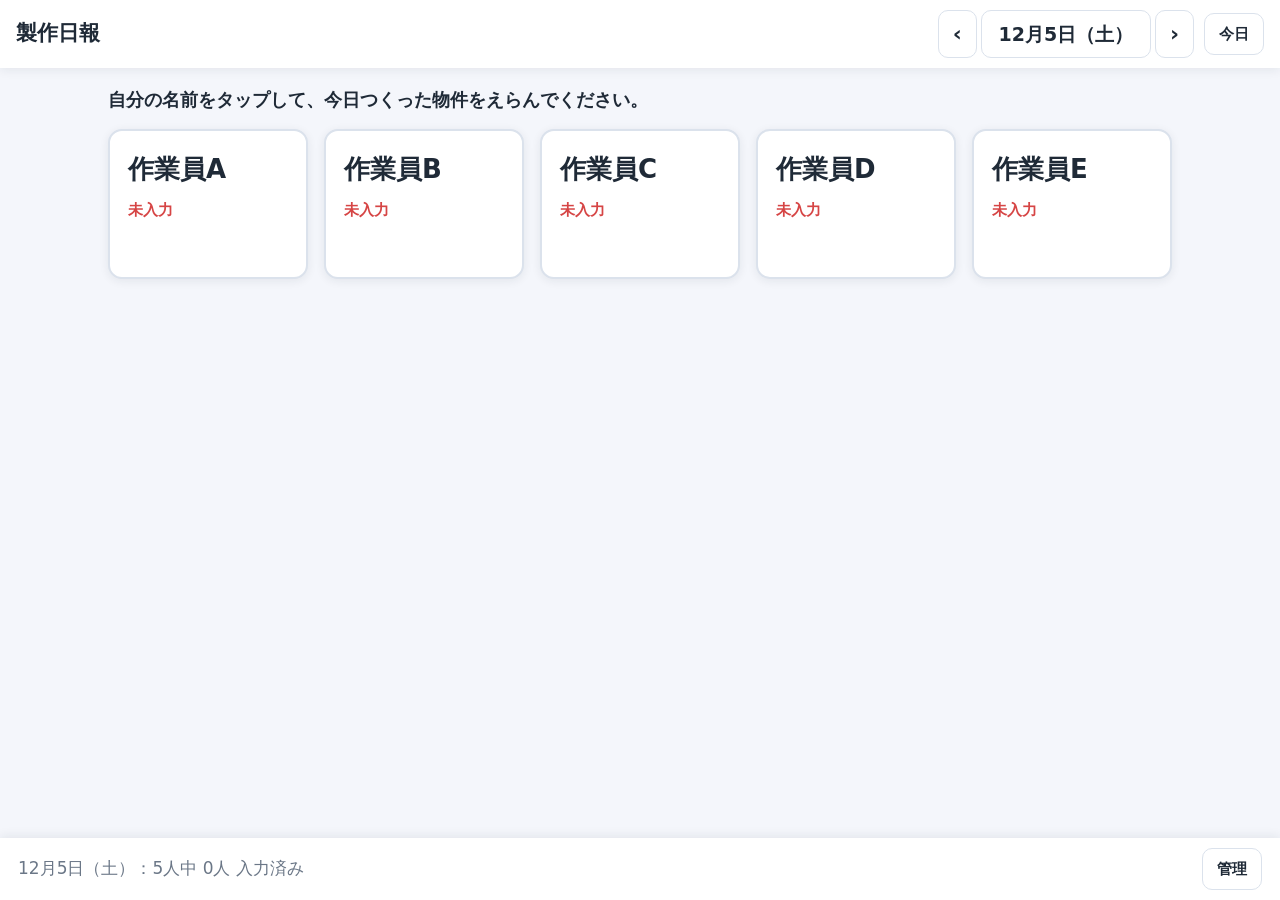
==== commit 6888f877: "Merge remote-tracking branch 'origin/main' into claude/busy-gauss-fnenqw" ====
--- a/nippo/index.html
+++ b/nippo/index.html
@@ -3,7 +3,7 @@
 <head>
 <meta charset="utf-8">
 <meta name="viewport" content="width=device-width,initial-scale=1,viewport-fit=cover">
-<meta name="theme-color" content="#f5f6f9">
+<meta name="theme-color" content="#2f6fb5">
 <meta name="apple-mobile-web-app-capable" content="yes">
 <meta name="apple-mobile-web-app-title" content="製作日報">
 <link rel="manifest" href="manifest.webmanifest">
@@ -17,7 +17,7 @@
 <!-- ホーム：日付と作業員の一覧 -->
 <section id="vHome" class="view">
   <header class="top">
-    <h1 class="brand"><img src="icon-192.png" alt="" width="36" height="36">製作日報</h1>
+    <h1>製作日報</h1>
     <div class="datenav">
       <button id="dPrev" type="button" aria-label="前の日">‹</button>
       <button id="dLabel" type="button" class="datelabel"></button>
@@ -26,17 +26,7 @@
     <button id="dToday" type="button" class="sm">今日</button>
   </header>
   <main class="pad">
-    <div id="hero" class="hero">
-      <div class="herotext">
-        <p id="heroDay" class="eyebrow"></p>
-        <h2>自分の名前をタップ</h2>
-        <p class="herosub">つくった物件と工程をえらんで、保存します。</p>
-      </div>
-      <div id="prog" class="prog">
-        <p class="progtxt"><b id="progDone">0</b><span id="progAll"></span><span class="proglabel">入力済み</span></p>
-        <div class="progbar"><i id="progBar"></i></div>
-      </div>
-    </div>
+    <p class="lead">自分の名前をタップして、今日つくった物件をえらんでください。</p>
     <div id="workerGrid" class="workers"></div>
     <p id="homeEmpty" class="note" hidden>作業員がまだいません。右下の「管理」から作業員と物件を登録してください。</p>
     <div id="forgot" class="card forgot" hidden>
@@ -45,6 +35,7 @@
     </div>
   </main>
   <footer class="foot">
+    <span id="homeCount" class="muted"></span>
     <button id="syncChip" type="button" class="syncchip" hidden></button>
     <button id="toAdmin" type="button" class="sm">管理</button>
   </footer>
@@ -66,14 +57,14 @@
       <span id="offBtns" class="offbtns"></span>
     </div>
     <p id="offNow" class="offnow" hidden></p>
-    <p class="hint">つくった物件をタップ（いくつでもえらべます）。下に出てくる欄で、その物件の工程（手配・切断・組み立てなど）を必ずえらんでください。</p>
+    <p class="hint">つくった物件をタップ（いくつでもえらべます）。下に出てくる欄で、その物件の工程（切断・溶接・塗装）を必ずえらんでください。</p>
     <div id="projGrid" class="projects"></div>
     <p id="projEmpty" class="note" hidden>物件が登録されていません。「管理」→「物件」で登録してください。</p>
 
     <div id="selBox" class="card" hidden>
       <h2>えらんだ物件 <small class="muted">工程は必ずえらんでください（いくつでも）。時間は分かれば入れてください（なくても保存できます）</small></h2>
       <ul id="selList" class="sellist"></ul>
-      <label class="notelabel">ひとこと（任意）<input id="entryNote" type="text" placeholder="例：部品のみ、午後から応援 など"></label>
+      <label class="notelabel">ひとこと（任意）<input id="entryNote" type="text" placeholder="例：溶接のみ、午後から応援 など"></label>
     </div>
   </main>
   <footer class="foot entryfoot">
--- a/nippo/style.css
+++ b/nippo/style.css
@@ -1,214 +1,137 @@
-/* 製作日報の見た目。
-   すっきりした白いカード・細い線・やわらかい影・丸いボタン。タブレットで指で押しやすいように、押す所は大きめ（48px以上）にする */
+/* タブレットで指で押しやすいように、ボタンは大きめ・文字はくっきり */
 :root{
-  --bg:#f5f6f9; --surface:#fff; --surface2:#f8fafc; --ink:#0f172a; --ink2:#334155; --muted:#64748b; --line:#e2e8f0; --line2:#eef2f6;
-  --accent:#2563eb; --accent2:#1d4ed8; --accentsoft:#eaf1ff; --accentline:#bfd3ff;
-  --ok:#059669; --oksoft:#e8f8f1; --okline:#a7e3cb;
-  --red:#dc2626; --redsoft:#fef0f0; --warn:#b45309; --warnsoft:#fff7e8; --warnline:#f6d59a;
-  --off:#64748b; --offsoft:#f1f5f9;
-  --shadow:0 1px 2px rgba(15,23,42,.04),0 4px 16px rgba(15,23,42,.06);
-  --shadow2:0 2px 4px rgba(15,23,42,.05),0 12px 32px rgba(15,23,42,.10);
-  --r:20px; --r-sm:14px; --pill:999px;
-  --f:"Hiragino Sans","Hiragino Kaku Gothic ProN","Noto Sans JP","Noto Sans CJK JP","Yu Gothic UI","Meiryo",system-ui,sans-serif;
-  color-scheme:light;
+  --bg:#f4f6fb; --surface:#fff; --ink:#1f2a37; --muted:#6b7787; --line:#dbe2ec;
+  --accent:#2f6fb5; --accentsoft:#e4eefa; --ok:#2e8b57; --oksoft:#e3f4ea; --red:#d64545; --warn:#b26a00;
+  --shadow:0 2px 10px rgba(31,42,55,.08); --r:14px; --r-sm:10px;
+  --f:"Hiragino Sans","Hiragino Kaku Gothic ProN","Yu Gothic UI","Meiryo","Noto Sans JP",system-ui,sans-serif;
 }
 *{box-sizing:border-box}
 html,body{height:100%;margin:0}
-body{background:var(--bg);color:var(--ink);font:17px/1.6 var(--f);-webkit-tap-highlight-color:transparent;-webkit-font-smoothing:antialiased;text-rendering:optimizeLegibility}
+body{background:var(--bg);color:var(--ink);font:17px/1.6 var(--f);-webkit-tap-highlight-color:transparent}
 [hidden]{display:none!important}
 .view{min-height:100%;display:flex;flex-direction:column}
-/* 画面が変わる時に、中身をふわっと出す */
-.view:not([hidden])>main{animation:rise .28s cubic-bezier(.2,.7,.2,1)}
-@keyframes rise{from{opacity:0;transform:translateY(8px)}to{opacity:1;transform:none}}
-@media (prefers-reduced-motion:reduce){*{animation:none!important;transition:none!important}}
-
-/* 上の帯：すりガラス */
-.top{position:sticky;top:0;z-index:5;display:flex;align-items:center;gap:10px;padding:calc(env(safe-area-inset-top,0px) + 12px) 20px 12px;background:rgba(245,246,249,.82);-webkit-backdrop-filter:saturate(1.6) blur(16px);backdrop-filter:saturate(1.6) blur(16px);border-bottom:1px solid var(--line)}
-.top h1{font-size:21px;font-weight:800;margin:0;flex:1;min-width:0;white-space:nowrap;overflow:hidden;text-overflow:ellipsis;letter-spacing:.02em;font-feature-settings:"palt"}
-.brand{display:flex;align-items:center;gap:10px}
-.brand img{width:36px;height:36px;border-radius:10px;box-shadow:0 2px 8px rgba(37,99,235,.25)}
-.pad{padding:22px 20px 128px;max-width:1100px;width:100%;margin:0 auto;flex:1}
-/* 下の帯：すりガラス */
-.foot{position:fixed;left:0;right:0;bottom:0;z-index:5;display:flex;align-items:center;justify-content:flex-end;gap:12px;padding:12px 20px calc(env(safe-area-inset-bottom,0px) + 12px);background:rgba(255,255,255,.84);-webkit-backdrop-filter:saturate(1.6) blur(16px);backdrop-filter:saturate(1.6) blur(16px);border-top:1px solid var(--line)}
+.top{position:sticky;top:0;z-index:5;display:flex;align-items:center;gap:10px;padding:calc(env(safe-area-inset-top,0px) + 10px) 16px 10px;background:var(--surface);box-shadow:var(--shadow)}
+.top h1{font-size:21px;font-weight:800;margin:0;flex:1;min-width:0;white-space:nowrap;overflow:hidden;text-overflow:ellipsis}
+.pad{padding:18px 18px 120px;max-width:1100px;width:100%;margin:0 auto;flex:1}
+.foot{position:fixed;left:0;right:0;bottom:0;z-index:5;display:flex;align-items:center;justify-content:space-between;gap:12px;padding:10px 18px calc(env(safe-area-inset-bottom,0px) + 10px);background:var(--surface);box-shadow:0 -2px 10px rgba(31,42,55,.08)}
 .row{display:flex;gap:10px;align-items:center}.row.wrap{flex-wrap:wrap}.grow{flex:1;min-width:160px}
 .stack{display:flex;flex-direction:column;gap:12px}
-.muted{color:var(--muted)}.note{color:var(--muted);font-size:14px;line-height:1.7;margin:8px 0}
-.note a{color:var(--accent);font-weight:700}
-.hint{color:var(--muted);font-size:14px;margin:16px 2px 10px}
-
-/* 入力欄 */
-input[type=text],input[type=search],input[type=password],input[type=month],input[type=number],select{font:inherit;color:var(--ink);background:var(--surface);border:1.5px solid var(--line);border-radius:var(--r-sm);padding:10px 14px;min-height:52px;min-width:0;transition:border-color .15s,box-shadow .15s}
-input::placeholder{color:#94a3b8}
-input:focus,select:focus{border-color:var(--accent);box-shadow:0 0 0 4px rgba(37,99,235,.14);outline:none}
-input.code{width:170px}
-input[type=checkbox]{accent-color:var(--accent)}
-
-/* ボタン */
-button,.filebtn{font:inherit;font-weight:700;color:var(--ink2);background:var(--surface);border:1.5px solid var(--line);border-radius:var(--r-sm);min-height:52px;padding:8px 20px;cursor:pointer;display:inline-flex;align-items:center;justify-content:center;gap:6px;white-space:nowrap;user-select:none;-webkit-user-select:none;text-decoration:none;transition:transform .08s,background .15s,border-color .15s,box-shadow .15s,color .15s}
+.muted{color:var(--muted)}.note{color:var(--muted);font-size:14px;margin:8px 0}
+.lead{font-size:18px;margin:0 0 14px;font-weight:700}
+.hint{color:var(--muted);font-size:14px;margin:10px 0}
+input[type=text],input[type=search],input[type=password],input[type=month],input[type=number]{font:inherit;color:var(--ink);background:var(--surface);border:1.5px solid var(--line);border-radius:var(--r-sm);padding:10px 12px;min-height:52px;min-width:0}
+input:focus{border-color:var(--accent);outline:none}
+input.code{width:160px}
+button,.filebtn{font:inherit;font-weight:700;color:var(--ink);background:var(--surface);border:1.5px solid var(--line);border-radius:var(--r-sm);min-height:52px;padding:8px 18px;cursor:pointer;display:inline-flex;align-items:center;justify-content:center;gap:6px;white-space:nowrap;user-select:none}
 button:active,.filebtn:active{transform:scale(.97)}
-button:disabled{opacity:.45;cursor:default}
-button:focus-visible,.filebtn:focus-within,a:focus-visible{outline:3px solid rgba(37,99,235,.35);outline-offset:2px}
-button.sm{min-height:44px;padding:4px 16px;font-size:15px;border-radius:12px}
-button.big{min-width:240px;font-size:20px;min-height:60px;border-radius:18px;letter-spacing:.06em}
-.primary{background:linear-gradient(180deg,#3b76f6,var(--accent));border-color:transparent;color:#fff;box-shadow:0 1px 0 rgba(255,255,255,.25) inset,0 6px 16px rgba(37,99,235,.28)}
-.primary:disabled{box-shadow:none}
-.soft{background:var(--accentsoft);border-color:transparent;color:var(--accent2)}
-.danger{color:var(--red);border-color:#f6c9c9;background:transparent}
-.back{font-size:30px;line-height:1;width:48px;min-height:48px;padding:0 0 4px;border:0;border-radius:50%;background:rgba(15,23,42,.06);color:var(--ink)}
-
-/* カード */
-.card{background:var(--surface);border:1px solid var(--line2);border-radius:var(--r);box-shadow:var(--shadow);padding:20px 22px;margin:16px 0}
-.card h2{font-size:17px;font-weight:800;margin:0 0 6px;letter-spacing:.01em}
+button.sm{min-height:42px;padding:4px 14px;font-size:15px}
+button.big{min-width:220px;font-size:20px;min-height:60px}
+.primary{background:var(--accent);border-color:var(--accent);color:#fff}
+.soft{background:var(--accentsoft);border-color:transparent;color:var(--accent)}
+.danger{color:var(--red);border-color:color-mix(in srgb,var(--red) 40%,transparent);background:transparent}
+.back{font-size:32px;line-height:1;padding:0 14px;border:0;background:none}
+.card{background:var(--surface);border-radius:var(--r);box-shadow:var(--shadow);padding:16px 18px;margin:14px 0}
+.card h2{font-size:17px;margin:0 0 6px}
 .card h2 small{font-size:13px;font-weight:400;margin-left:8px}
 
-/* 日付の切り替え：ひとまとまりの丸い帯 */
-.datenav{display:flex;align-items:center;gap:2px;background:var(--surface);border:1px solid var(--line);border-radius:var(--pill);padding:3px;box-shadow:var(--shadow)}
-.datenav button{min-height:44px;font-size:22px;padding:0 0 3px;width:44px;border:0;border-radius:50%;background:transparent}
-.datenav button:not(:disabled):active{background:var(--offsoft)}
-.datenav .datelabel{font-size:17px;font-weight:800;min-width:158px;width:auto;padding:0 10px;border-radius:var(--pill);color:var(--ink);font-feature-settings:"palt"}
-.datenav .datelabel.past{color:var(--warn);background:var(--warnsoft)}
-#dToday{border-radius:var(--pill);box-shadow:var(--shadow);border-color:var(--line)}
-
-/* ホームの上：ひとこと案内と進みぐあい */
-.hero{display:flex;align-items:flex-end;justify-content:space-between;gap:20px;flex-wrap:wrap;margin:4px 2px 22px}
-.eyebrow{margin:0 0 2px;font-size:13px;font-weight:800;letter-spacing:.14em;color:var(--accent)}
-.hero h2{margin:0;font-size:30px;font-weight:800;line-height:1.3;letter-spacing:.02em;font-feature-settings:"palt"}
-.herosub{margin:4px 0 0;color:var(--muted);font-size:15px}
-.prog{min-width:230px;background:var(--surface);border:1px solid var(--line2);border-radius:18px;box-shadow:var(--shadow);padding:12px 18px 14px}
-.progtxt{margin:0 0 8px;display:flex;align-items:baseline;gap:6px;color:var(--muted);font-size:14px;font-weight:700}
-.progtxt b{font-size:30px;line-height:1;color:var(--ink);font-weight:800;font-variant-numeric:tabular-nums}
-.proglabel{margin-left:auto}
-.progbar{height:8px;border-radius:var(--pill);background:var(--line2);overflow:hidden}
-.progbar i{display:block;height:100%;width:0;border-radius:var(--pill);background:linear-gradient(90deg,#60a5fa,var(--accent));transition:width .5s cubic-bezier(.2,.7,.2,1)}
-.prog.full .progbar i{background:linear-gradient(90deg,#34d399,var(--ok))}
-.prog.full .progtxt b{color:var(--ok)}
+/* 日付 */
+.datenav{display:flex;align-items:center;gap:4px}
+.datenav button{min-height:48px;font-size:22px;padding:4px 14px}
+.datelabel{font-size:19px!important;min-width:170px}
+.datelabel.past{color:var(--warn);border-color:var(--warn)}
 
 /* 作業員カード */
-.workers{display:grid;grid-template-columns:repeat(auto-fill,minmax(210px,1fr));gap:16px}
-.wcard{flex-direction:column;align-items:stretch;justify-content:flex-start;text-align:left;white-space:normal;min-height:156px;padding:18px;border:1.5px solid var(--line2);border-radius:var(--r);box-shadow:var(--shadow);gap:12px;color:var(--ink)}
-.wcard:active{box-shadow:none}
-.whead{display:flex;align-items:center;gap:12px;min-width:0}
-.av{flex:none;width:48px;height:48px;border-radius:50%;display:flex;align-items:center;justify-content:center;font-size:21px;font-weight:800;background:hsl(var(--h) 90% 94%);color:hsl(var(--h) 62% 42%)}
-.wcard .nm{font-size:23px;font-weight:800;line-height:1.25;min-width:0;overflow-wrap:anywhere;font-feature-settings:"palt"}
-.wcard .st{align-self:flex-start;font-size:13px;font-weight:800;line-height:1;padding:7px 12px;border-radius:var(--pill);color:var(--red);background:var(--redsoft);letter-spacing:.04em}
-.wcard .pj{font-size:14px;font-weight:500;color:var(--ink2);line-height:1.55;white-space:pre-line}
-.wcard.done{border-color:var(--okline);background:linear-gradient(180deg,#f3fcf8,var(--surface) 70%)}
-.wcard.done .st{color:#fff;background:var(--ok)}
-.wcard.off{border-color:var(--line);background:var(--offsoft);box-shadow:none}
-.wcard.off .st{color:var(--off);background:#e2e8f0;font-size:14px}
-.wcard.off .av{filter:grayscale(1);opacity:.7}
-
-/* 入れ忘れ */
-.forgot{border:1.5px solid var(--warnline);background:var(--warnsoft);box-shadow:none;margin-top:24px}
-.forgot h2{color:var(--warn)}
-.frow{display:flex;align-items:center;gap:8px;flex-wrap:wrap;padding:8px 0;border-bottom:1px solid rgba(180,83,9,.12)}
-.frow:last-child{border-bottom:0}
-.fnm{font-weight:800;min-width:100px}
-.fchip{min-height:46px;border-radius:var(--pill);border-color:var(--warnline);color:var(--warn);font-size:16px;background:#fff}
-
-/* 入力：休みのボタン */
-.offrow{display:flex;align-items:center;gap:12px;flex-wrap:wrap;margin:16px 2px 4px;font-size:14px}
-.offbtns{display:flex;gap:8px;flex-wrap:wrap}
-.offbtn{min-width:96px;border-radius:var(--pill);color:var(--off)}
-.offbtn.on{background:var(--off);border-color:var(--off);color:#fff}
-.offnow{background:var(--offsoft);border-radius:var(--r-sm);padding:10px 14px;font-weight:700;color:var(--off);margin:8px 0}
+.workers{display:grid;grid-template-columns:repeat(auto-fill,minmax(200px,1fr));gap:16px}
+.wcard{flex-direction:column;align-items:stretch;justify-content:flex-start;text-align:left;white-space:normal;min-height:150px;padding:18px;border:2px solid var(--line);border-radius:var(--r);box-shadow:var(--shadow);gap:8px}
+.wcard .nm{font-size:26px;font-weight:800}
+.wcard .st{font-size:15px;font-weight:700;color:var(--red)}
+.wcard.done{border-color:var(--ok);background:var(--oksoft)}
+.wcard.done .st{color:var(--ok)}
+.wcard .pj{font-size:15px;font-weight:400;color:var(--ink);line-height:1.4}
 
 /* 物件ボタン */
 .projects{display:grid;grid-template-columns:repeat(auto-fill,minmax(230px,1fr));gap:12px}
-.pbtn{flex-direction:column;align-items:flex-start;justify-content:center;text-align:left;white-space:normal;min-height:88px;padding:14px 48px 14px 18px;border:1.5px solid var(--line2);border-radius:18px;box-shadow:var(--shadow);position:relative;color:var(--ink);gap:2px}
-.pbtn .cd{font-size:12px;color:var(--muted);font-weight:700;letter-spacing:.06em}
-.pbtn .nm{font-size:18px;font-weight:800;line-height:1.4;font-feature-settings:"palt"}
-/* 右上の丸：えらぶと青い丸に✓ */
-.pbtn::after{content:"";position:absolute;top:50%;right:16px;width:24px;height:24px;margin-top:-12px;border-radius:50%;border:2px solid var(--line);background:var(--surface);transition:all .15s}
-.pbtn.on{border-color:var(--accent);background:var(--accentsoft);box-shadow:0 0 0 3px rgba(37,99,235,.14)}
-.pbtn.on::after{content:"✓";border-color:var(--accent);background:var(--accent);color:#fff;font-size:15px;font-weight:800;line-height:20px;text-align:center}
+.pbtn{flex-direction:column;align-items:flex-start;justify-content:center;text-align:left;white-space:normal;min-height:92px;padding:12px 16px;border:2px solid var(--line);border-radius:var(--r);box-shadow:var(--shadow);position:relative}
+.pbtn .cd{font-size:13px;color:var(--muted);font-weight:700}
+.pbtn .nm{font-size:19px;font-weight:800;line-height:1.35}
+.pbtn.on{border-color:var(--accent);background:var(--accentsoft);box-shadow:0 0 0 2px var(--accent) inset}
+.pbtn.on::after{content:"✓";position:absolute;top:8px;right:12px;font-size:24px;color:var(--accent)}
 
-/* えらんだ物件：物件ごとの小さな箱 */
-.sellist{list-style:none;margin:12px 0 16px;padding:0;display:flex;flex-direction:column;gap:10px}
-.sellist li{display:flex;align-items:center;gap:10px;flex-wrap:wrap;padding:14px 16px;background:var(--surface2);border:1px solid var(--line2);border-radius:16px}
-.sellist .nm{flex:1;min-width:180px;font-weight:800;font-size:18px;font-feature-settings:"palt"}
-.sellist .procs{order:5;flex-basis:100%}
-.hours{display:flex;align-items:center;gap:2px;background:var(--surface);border:1px solid var(--line);border-radius:var(--pill);padding:3px}
-.hours button{width:44px;min-height:44px;font-size:22px;padding:0 0 2px;border:0;border-radius:50%;background:var(--offsoft)}
-.hours output{min-width:84px;text-align:center;font-size:17px;font-weight:800;font-variant-numeric:tabular-nums}
-.notelabel{display:flex;flex-direction:column;gap:6px;font-size:14px;color:var(--muted);font-weight:700}
-.notelabel input{width:100%;font-weight:400}
+/* えらんだ物件 */
+.sellist{list-style:none;margin:6px 0 12px;padding:0;display:flex;flex-direction:column;gap:8px}
+.sellist li{display:flex;align-items:center;gap:10px;flex-wrap:wrap;padding:8px 0;border-bottom:1px solid var(--line)}
+.sellist .nm{flex:1;min-width:180px;font-weight:700}
+.hours{display:flex;align-items:center;gap:6px}
+.hours button{min-width:52px;font-size:22px;padding:0}
+.hours output{min-width:72px;text-align:center;font-size:19px;font-weight:800}
+.notelabel{display:flex;flex-direction:column;gap:4px;font-size:14px;color:var(--muted)}
+.notelabel input{width:100%}
 .entryfoot{justify-content:space-between}
+
+/* 管理 */
+.tabs{display:flex;gap:6px;padding:10px 18px 0;max-width:1100px;width:100%;margin:0 auto;overflow-x:auto}
+.tabs button{border-radius:var(--r-sm) var(--r-sm) 0 0;border-bottom:0;min-width:110px}
+.tabs button.on{background:var(--accent);color:#fff;border-color:var(--accent)}
+.alist{list-style:none;margin:10px 0;padding:0;display:flex;flex-direction:column;gap:8px}
+.alist li{display:flex;align-items:center;gap:8px;flex-wrap:wrap;background:var(--surface);border-radius:var(--r-sm);box-shadow:var(--shadow);padding:10px 14px}
+.alist li .nm{flex:1;min-width:160px;font-weight:700}
+.alist li .cd{color:var(--muted);font-size:14px;min-width:80px}
+.alist li.off{opacity:.55}
+.alist .tag{font-size:12px;background:var(--line);border-radius:6px;padding:2px 8px;font-weight:700}
+.chk{display:inline-flex;align-items:center;gap:8px;font-size:15px}
+.chk input{width:22px;height:22px}
+.tablewrap{overflow:auto;background:var(--surface);border-radius:var(--r);box-shadow:var(--shadow)}
+table.rec{border-collapse:collapse;width:100%;font-size:14px}
+table.rec th,table.rec td{border:1px solid var(--line);padding:6px 8px;text-align:left;vertical-align:top;white-space:nowrap}
+table.rec th{background:var(--accentsoft);position:sticky;top:0}
+table.rec td.sun,table.rec th.sun{color:var(--red)}
+table.rec td.sat,table.rec th.sat{color:var(--accent)}
+table.rec td.empty{background:#fafbfd}
+
+.toast{position:fixed;left:50%;bottom:110px;transform:translateX(-50%);z-index:50;background:#1f2a37;color:#fff;padding:14px 26px;border-radius:30px;font-size:18px;font-weight:700;box-shadow:0 6px 24px rgba(0,0,0,.25)}
 .entryfoot .primary{margin-left:auto}
-
+.wcard .pj{white-space:pre-line}
 /* 工程のボタン */
 .procs{display:flex;align-items:center;gap:8px;flex-wrap:wrap}
-.procs .plabel{font-size:12px;color:var(--muted);font-weight:800;letter-spacing:.1em;margin-right:2px}
-.pchip{min-height:50px;min-width:84px;border-radius:var(--pill);font-size:17px;border:1.5px solid var(--line);color:var(--ink2)}
-.pchip.on{background:var(--accent);border-color:var(--accent);color:#fff;box-shadow:0 4px 12px rgba(37,99,235,.25)}
-.pchip.on::before{content:"✓";font-size:15px}
+.procs .plabel{font-size:13px;color:var(--muted);font-weight:700}
+.pchip{min-height:52px;min-width:84px;border-radius:26px;font-size:18px;border:2px solid var(--line)}
+.pchip.on{background:var(--accent);border-color:var(--accent);color:#fff}
+.pchip.on::before{content:"✓"}
 /* 工程をえらんでいない物件（保存しようとした時） */
-.sellist li.need{background:var(--redsoft);border-color:#f3b4b4;box-shadow:0 0 0 3px rgba(220,38,38,.12)}
+.sellist li.need{background:#fdecec;border-radius:var(--r-sm);padding:8px 10px;box-shadow:0 0 0 2px var(--red) inset}
 .sellist li.need .procs::after{content:"← 工程をえらんでください";color:var(--red);font-weight:800;font-size:15px}
-
 /* ドライブ同期の表示 */
-.syncchip{min-height:44px;font-size:14px;padding:4px 16px 4px 14px;border-radius:var(--pill);color:var(--ok);background:var(--oksoft);border-color:transparent;margin-right:auto;white-space:normal;text-align:left}
-.syncchip::before{content:"";flex:none;width:8px;height:8px;border-radius:50%;background:currentColor}
-.syncchip.warn{color:var(--warn);background:var(--warnsoft)}
-.syncchip.err{color:var(--red);background:var(--redsoft)}
+.syncchip{min-height:42px;font-size:14px;padding:4px 14px;border-radius:21px;color:var(--ok);background:var(--oksoft);border-color:transparent;margin-left:auto;white-space:normal;text-align:left}
+.syncchip.warn{color:var(--warn);background:#fff3dc}
+.syncchip.err{color:var(--red);background:#fdecec}
 .note.warn{color:var(--warn);font-weight:700}.note.err{color:var(--red);font-weight:700}
-
-/* 管理：タブはひとまとまりの切り替え */
-.tabs{display:flex;gap:4px;margin:16px auto 0;padding:4px;max-width:calc(100% - 40px);width:max-content;background:#e9edf3;border-radius:16px;overflow-x:auto}
-.tabs button{border:0;background:transparent;min-width:104px;min-height:46px;border-radius:12px;color:var(--muted);font-size:16px}
-.tabs button.on{background:var(--surface);color:var(--ink);box-shadow:0 1px 2px rgba(15,23,42,.06),0 2px 8px rgba(15,23,42,.08)}
-.alist{list-style:none;margin:12px 0;padding:0;display:flex;flex-direction:column;gap:8px}
-.alist li{display:flex;align-items:center;gap:8px;flex-wrap:wrap;background:var(--surface);border:1px solid var(--line2);border-radius:16px;box-shadow:var(--shadow);padding:10px 12px 10px 18px}
-.alist li .nm{flex:1;min-width:160px;font-weight:800}
-.alist li .cd{color:var(--muted);font-size:13px;font-weight:700;min-width:80px;letter-spacing:.04em}
-.alist li.off{box-shadow:none;background:var(--offsoft)}
-.alist li.off .nm,.alist li.off .cd{opacity:.55}
-.alist .tag{font-size:12px;background:#e2e8f0;color:var(--off);border-radius:var(--pill);padding:3px 10px;font-weight:800}
-.chk{display:inline-flex;align-items:center;gap:8px;font-size:15px}
-.chk input{width:22px;height:22px}
-.gap{margin:14px 2px 0}
-
-/* 表 */
-.tablewrap{overflow:auto;background:var(--surface);border:1px solid var(--line2);border-radius:var(--r);box-shadow:var(--shadow)}
-table.rec{border-collapse:separate;border-spacing:0;width:100%;font-size:14px}
-table.rec th,table.rec td{border-bottom:1px solid var(--line2);padding:9px 12px;text-align:left;vertical-align:top;white-space:nowrap}
-table.rec tbody tr:last-child>*{border-bottom:0}
-table.rec thead th{background:var(--surface2);color:var(--muted);font-size:13px;font-weight:800;letter-spacing:.04em;position:sticky;top:0;border-bottom:1px solid var(--line);z-index:1}
-table.rec tbody th{font-weight:700;color:var(--ink2)}
-table.rec td.sun,table.rec th.sun{color:var(--red)}
-table.rec td.sat,table.rec th.sat{color:var(--accent)}
-table.rec td.empty{background:var(--surface2)}
-table.rec td.offc{color:var(--off);background:var(--offsoft)}
-
+/* 休み */
+.wcard.off{border-color:#c9d1dc;background:#eef1f5}
+.wcard.off .st{color:var(--muted);font-size:20px}
+.offrow{display:flex;align-items:center;gap:10px;flex-wrap:wrap;margin:12px 0 4px}
+.offbtns{display:flex;gap:8px;flex-wrap:wrap}
+.offbtn{min-width:96px;border-radius:26px;color:var(--muted)}
+.offbtn.on{background:#6b7787;border-color:#6b7787;color:#fff}
+.offnow{background:#eef1f5;border-radius:var(--r-sm);padding:8px 12px;font-weight:700;color:var(--muted);margin:6px 0}
+table.rec td.offc{color:var(--muted);background:#eef1f5}
+/* 入れ忘れ */
+.forgot{border:2px solid #f0c27a;background:#fff8ea;margin-top:20px}
+.frow{display:flex;align-items:center;gap:8px;flex-wrap:wrap;padding:6px 0;border-bottom:1px solid var(--line)}
+.frow:last-child{border-bottom:0}
+.fnm{font-weight:800;min-width:100px}
+.fchip{min-height:46px;border-radius:23px;border-color:#f0c27a;color:var(--warn);font-size:16px}
 /* 物件のまとめて登録 */
-.improw label{display:flex;align-items:center;gap:6px;font-size:14px;font-weight:700;color:var(--muted)}
-.improw select{min-height:48px;padding:6px 10px;font-weight:700}
-.impwrap{max-height:50vh;margin-top:6px;box-shadow:none;border-color:var(--line)}
+.improw label{display:flex;align-items:center;gap:6px;font-size:15px;font-weight:700}
+.improw select{font:inherit;min-height:48px;border:1.5px solid var(--line);border-radius:var(--r-sm);padding:6px 10px;background:var(--surface);color:var(--ink)}
+.impwrap{max-height:50vh;margin-top:6px}
 #impTable input[type=checkbox]{width:22px;height:22px}
-#impTable tr.dup td{color:var(--muted);background:var(--surface2)}
+#impTable tr.dup td{color:var(--muted);background:#fafbfd}
 #impTable td{white-space:normal}
-#impTable td.impname{font-weight:800}
+.filebtn.primary{color:#fff}
+#impTable td.impname{font-weight:700}
 #impTable td.small{font-size:13px}
-.filebtn.primary{color:#fff}
-.gone{margin-top:20px;padding-top:16px;border-top:1.5px dashed var(--line)}
-.gone h2{font-size:16px;margin:0 0 8px}
+.gone{margin-top:18px;padding-top:14px;border-top:1.5px dashed var(--line)}
+.gone h2{font-size:16px;margin:0 0 6px}
 .gone h2 small{font-size:13px;font-weight:400;margin-left:6px}
 .gonelist{display:grid;grid-template-columns:repeat(auto-fill,minmax(260px,1fr));gap:6px}
-.goneitem{background:var(--surface2);border:1px solid var(--line2);border-radius:12px;padding:10px 12px}
-
-/* お知らせ（下からふわっと） */
-.toast{position:fixed;left:50%;bottom:112px;transform:translateX(-50%);z-index:50;background:rgba(15,23,42,.92);-webkit-backdrop-filter:blur(8px);backdrop-filter:blur(8px);color:#fff;padding:14px 26px;border-radius:var(--pill);font-size:17px;font-weight:700;box-shadow:var(--shadow2);max-width:calc(100% - 32px);text-align:center;animation:toast .25s cubic-bezier(.2,.7,.2,1)}
-@keyframes toast{from{opacity:0;transform:translate(-50%,10px)}to{opacity:1;transform:translate(-50%,0)}}
-
-/* せまい画面（スマホ・たて向き） */
-@media (max-width:640px){
-  .top{padding-left:14px;padding-right:14px;gap:6px}
-  .brand img{display:none}
-  .datenav .datelabel{min-width:130px;font-size:15px}
-  .pad{padding-left:14px;padding-right:14px}
-  .hero h2{font-size:24px}
-  .prog{flex:1}
-  .tabs{max-width:calc(100% - 28px)}
-  .tabs button{min-width:84px}
-  button.big{min-width:180px}
-}
+.goneitem{background:var(--bg);border-radius:var(--r-sm);padding:8px 10px}
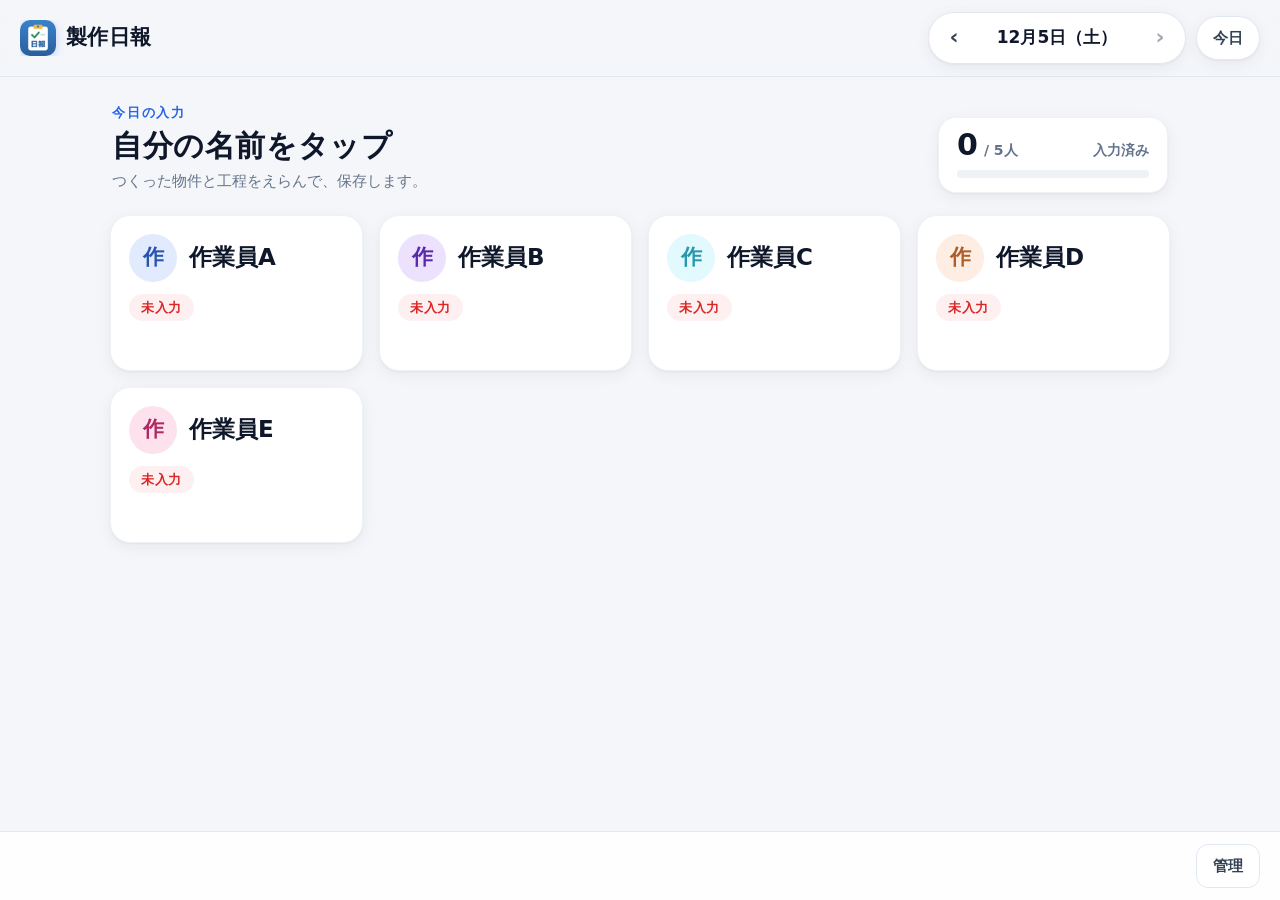
==== commit e2e52023: "製作日報：物件が多い時の入力しやすさと、置きっぱなしへの備え - 入力画面：物件が多い時は、その人が最近使った物件だけを先に出し、ほかは「ほかの物件も見る」でひらく。   えらんだ物件と工程の欄を物件" ====
--- a/nippo/index.html
+++ b/nippo/index.html
@@ -3,7 +3,7 @@
 <head>
 <meta charset="utf-8">
 <meta name="viewport" content="width=device-width,initial-scale=1,viewport-fit=cover">
-<meta name="theme-color" content="#2f6fb5">
+<meta name="theme-color" content="#f5f6f9">
 <meta name="apple-mobile-web-app-capable" content="yes">
 <meta name="apple-mobile-web-app-title" content="製作日報">
 <link rel="manifest" href="manifest.webmanifest">
@@ -17,16 +17,27 @@
 <!-- ホーム：日付と作業員の一覧 -->
 <section id="vHome" class="view">
   <header class="top">
-    <h1>製作日報</h1>
+    <h1 class="brand"><img src="icon-192.png" alt="" width="36" height="36">製作日報</h1>
     <div class="datenav">
       <button id="dPrev" type="button" aria-label="前の日">‹</button>
-      <button id="dLabel" type="button" class="datelabel"></button>
+      <button id="dLabel" type="button" class="datelabel" aria-label="日付をえらぶ"></button>
+      <input id="dPick" type="date" class="dpick" tabindex="-1" aria-hidden="true">
       <button id="dNext" type="button" aria-label="次の日">›</button>
     </div>
     <button id="dToday" type="button" class="sm">今日</button>
   </header>
   <main class="pad">
-    <p class="lead">自分の名前をタップして、今日つくった物件をえらんでください。</p>
+    <div id="hero" class="hero">
+      <div class="herotext">
+        <p id="heroDay" class="eyebrow"></p>
+        <h2>自分の名前をタップ</h2>
+        <p class="herosub">つくった物件と工程をえらんで、保存します。</p>
+      </div>
+      <div id="prog" class="prog">
+        <p class="progtxt"><b id="progDone">0</b><span id="progAll"></span><span class="proglabel">入力済み</span></p>
+        <div class="progbar"><i id="progBar"></i></div>
+      </div>
+    </div>
     <div id="workerGrid" class="workers"></div>
     <p id="homeEmpty" class="note" hidden>作業員がまだいません。右下の「管理」から作業員と物件を登録してください。</p>
     <div id="forgot" class="card forgot" hidden>
@@ -35,7 +46,6 @@
     </div>
   </main>
   <footer class="foot">
-    <span id="homeCount" class="muted"></span>
     <button id="syncChip" type="button" class="syncchip" hidden></button>
     <button id="toAdmin" type="button" class="sm">管理</button>
   </footer>
@@ -57,15 +67,17 @@
       <span id="offBtns" class="offbtns"></span>
     </div>
     <p id="offNow" class="offnow" hidden></p>
-    <p class="hint">つくった物件をタップ（いくつでもえらべます）。下に出てくる欄で、その物件の工程（切断・溶接・塗装）を必ずえらんでください。</p>
-    <div id="projGrid" class="projects"></div>
-    <p id="projEmpty" class="note" hidden>物件が登録されていません。「管理」→「物件」で登録してください。</p>
-
     <div id="selBox" class="card" hidden>
       <h2>えらんだ物件 <small class="muted">工程は必ずえらんでください（いくつでも）。時間は分かれば入れてください（なくても保存できます）</small></h2>
       <ul id="selList" class="sellist"></ul>
-      <label class="notelabel">ひとこと（任意）<input id="entryNote" type="text" placeholder="例：溶接のみ、午後から応援 など"></label>
-    </div>
+      <label class="notelabel">ひとこと（任意）<input id="entryNote" type="text" placeholder="例：部品のみ、午後から応援 など"></label>
+    </div>
+    <p class="hint">つくった物件をタップ（いくつでもえらべます）。えらぶと上に欄が出るので、その物件の工程（手配・切断・組み立てなど）を必ずえらんでください。</p>
+    <div id="projGrid" class="projects"></div>
+    <button id="projMore" type="button" class="more" hidden></button>
+    <p id="projNone" class="note" hidden>さがした文字に合う物件がありません。</p>
+    <p id="projEmpty" class="note" hidden>物件が登録されていません。「管理」→「物件」で登録してください。</p>
+
   </main>
   <footer class="foot entryfoot">
     <button id="entryClear" type="button" class="danger">この日の入力を消す</button>
@@ -124,6 +136,7 @@
         </div>
       </div>
       <div class="row wrap gap">
+        <input id="projSearch" type="search" placeholder="物件名・工事番号でさがす" class="grow">
         <label class="chk"><input id="showDone" type="checkbox"> 完了した物件も表示</label>
       </div>
       <ul id="projAdmin" class="alist"></ul>
@@ -171,6 +184,7 @@
         <h2>入れ忘れ <small class="muted">日曜以外で、だれかが作業を入れているのに入力がない日。日付をタップでその日の入力へ</small></h2>
         <div id="recForgot"></div>
       </div>
+      <p class="note">表のマスをタップすると、その人のその日の入力を直せます。</p>
       <div class="tablewrap"><table id="recTable" class="rec"></table></div>
     </div>
 
--- a/nippo/style.css
+++ b/nippo/style.css
@@ -1,137 +1,228 @@
-/* タブレットで指で押しやすいように、ボタンは大きめ・文字はくっきり */
+/* 製作日報の見た目。
+   すっきりした白いカード・細い線・やわらかい影・丸いボタン。タブレットで指で押しやすいように、押す所は大きめ（48px以上）にする */
 :root{
-  --bg:#f4f6fb; --surface:#fff; --ink:#1f2a37; --muted:#6b7787; --line:#dbe2ec;
-  --accent:#2f6fb5; --accentsoft:#e4eefa; --ok:#2e8b57; --oksoft:#e3f4ea; --red:#d64545; --warn:#b26a00;
-  --shadow:0 2px 10px rgba(31,42,55,.08); --r:14px; --r-sm:10px;
-  --f:"Hiragino Sans","Hiragino Kaku Gothic ProN","Yu Gothic UI","Meiryo","Noto Sans JP",system-ui,sans-serif;
+  --bg:#f5f6f9; --surface:#fff; --surface2:#f8fafc; --ink:#0f172a; --ink2:#334155; --muted:#64748b; --line:#e2e8f0; --line2:#eef2f6;
+  --accent:#2563eb; --accent2:#1d4ed8; --accentsoft:#eaf1ff; --accentline:#bfd3ff;
+  --ok:#059669; --oksoft:#e8f8f1; --okline:#a7e3cb;
+  --red:#dc2626; --redsoft:#fef0f0; --warn:#b45309; --warnsoft:#fff7e8; --warnline:#f6d59a;
+  --off:#64748b; --offsoft:#f1f5f9;
+  --shadow:0 1px 2px rgba(15,23,42,.04),0 4px 16px rgba(15,23,42,.06);
+  --shadow2:0 2px 4px rgba(15,23,42,.05),0 12px 32px rgba(15,23,42,.10);
+  --r:20px; --r-sm:14px; --pill:999px;
+  --f:"Hiragino Sans","Hiragino Kaku Gothic ProN","Noto Sans JP","Noto Sans CJK JP","Yu Gothic UI","Meiryo",system-ui,sans-serif;
+  color-scheme:light;
 }
 *{box-sizing:border-box}
 html,body{height:100%;margin:0}
-body{background:var(--bg);color:var(--ink);font:17px/1.6 var(--f);-webkit-tap-highlight-color:transparent}
+body{background:var(--bg);color:var(--ink);font:17px/1.6 var(--f);-webkit-tap-highlight-color:transparent;-webkit-font-smoothing:antialiased;text-rendering:optimizeLegibility}
 [hidden]{display:none!important}
 .view{min-height:100%;display:flex;flex-direction:column}
-.top{position:sticky;top:0;z-index:5;display:flex;align-items:center;gap:10px;padding:calc(env(safe-area-inset-top,0px) + 10px) 16px 10px;background:var(--surface);box-shadow:var(--shadow)}
-.top h1{font-size:21px;font-weight:800;margin:0;flex:1;min-width:0;white-space:nowrap;overflow:hidden;text-overflow:ellipsis}
-.pad{padding:18px 18px 120px;max-width:1100px;width:100%;margin:0 auto;flex:1}
-.foot{position:fixed;left:0;right:0;bottom:0;z-index:5;display:flex;align-items:center;justify-content:space-between;gap:12px;padding:10px 18px calc(env(safe-area-inset-bottom,0px) + 10px);background:var(--surface);box-shadow:0 -2px 10px rgba(31,42,55,.08)}
+/* 画面が変わる時に、中身をふわっと出す */
+.view:not([hidden])>main{animation:rise .28s cubic-bezier(.2,.7,.2,1)}
+@keyframes rise{from{opacity:0;transform:translateY(8px)}to{opacity:1;transform:none}}
+@media (prefers-reduced-motion:reduce){*{animation:none!important;transition:none!important}}
+
+/* 上の帯：すりガラス */
+.top{position:sticky;top:0;z-index:5;display:flex;align-items:center;gap:10px;padding:calc(env(safe-area-inset-top,0px) + 12px) 20px 12px;background:rgba(245,246,249,.82);-webkit-backdrop-filter:saturate(1.6) blur(16px);backdrop-filter:saturate(1.6) blur(16px);border-bottom:1px solid var(--line)}
+.top h1{font-size:21px;font-weight:800;margin:0;flex:1;min-width:0;white-space:nowrap;overflow:hidden;text-overflow:ellipsis;letter-spacing:.02em;font-feature-settings:"palt"}
+.brand{display:flex;align-items:center;gap:10px}
+.brand img{width:36px;height:36px;border-radius:10px;box-shadow:0 2px 8px rgba(37,99,235,.25)}
+.pad{padding:22px 20px 128px;max-width:1100px;width:100%;margin:0 auto;flex:1}
+/* 下の帯：すりガラス */
+.foot{position:fixed;left:0;right:0;bottom:0;z-index:5;display:flex;align-items:center;justify-content:flex-end;gap:12px;padding:12px 20px calc(env(safe-area-inset-bottom,0px) + 12px);background:rgba(255,255,255,.84);-webkit-backdrop-filter:saturate(1.6) blur(16px);backdrop-filter:saturate(1.6) blur(16px);border-top:1px solid var(--line)}
 .row{display:flex;gap:10px;align-items:center}.row.wrap{flex-wrap:wrap}.grow{flex:1;min-width:160px}
 .stack{display:flex;flex-direction:column;gap:12px}
-.muted{color:var(--muted)}.note{color:var(--muted);font-size:14px;margin:8px 0}
-.lead{font-size:18px;margin:0 0 14px;font-weight:700}
-.hint{color:var(--muted);font-size:14px;margin:10px 0}
-input[type=text],input[type=search],input[type=password],input[type=month],input[type=number]{font:inherit;color:var(--ink);background:var(--surface);border:1.5px solid var(--line);border-radius:var(--r-sm);padding:10px 12px;min-height:52px;min-width:0}
-input:focus{border-color:var(--accent);outline:none}
-input.code{width:160px}
-button,.filebtn{font:inherit;font-weight:700;color:var(--ink);background:var(--surface);border:1.5px solid var(--line);border-radius:var(--r-sm);min-height:52px;padding:8px 18px;cursor:pointer;display:inline-flex;align-items:center;justify-content:center;gap:6px;white-space:nowrap;user-select:none}
+.muted{color:var(--muted)}.note{color:var(--muted);font-size:14px;line-height:1.7;margin:8px 0}
+.note a{color:var(--accent);font-weight:700}
+.hint{color:var(--muted);font-size:14px;margin:16px 2px 10px}
+
+/* 入力欄 */
+input[type=text],input[type=search],input[type=password],input[type=month],input[type=number],select{font:inherit;color:var(--ink);background:var(--surface);border:1.5px solid var(--line);border-radius:var(--r-sm);padding:10px 14px;min-height:52px;min-width:0;transition:border-color .15s,box-shadow .15s}
+input::placeholder{color:#94a3b8}
+input:focus,select:focus{border-color:var(--accent);box-shadow:0 0 0 4px rgba(37,99,235,.14);outline:none}
+input.code{width:170px}
+input[type=checkbox]{accent-color:var(--accent)}
+
+/* ボタン */
+button,.filebtn{font:inherit;font-weight:700;color:var(--ink2);background:var(--surface);border:1.5px solid var(--line);border-radius:var(--r-sm);min-height:52px;padding:8px 20px;cursor:pointer;display:inline-flex;align-items:center;justify-content:center;gap:6px;white-space:nowrap;user-select:none;-webkit-user-select:none;text-decoration:none;transition:transform .08s,background .15s,border-color .15s,box-shadow .15s,color .15s}
 button:active,.filebtn:active{transform:scale(.97)}
-button.sm{min-height:42px;padding:4px 14px;font-size:15px}
-button.big{min-width:220px;font-size:20px;min-height:60px}
-.primary{background:var(--accent);border-color:var(--accent);color:#fff}
-.soft{background:var(--accentsoft);border-color:transparent;color:var(--accent)}
-.danger{color:var(--red);border-color:color-mix(in srgb,var(--red) 40%,transparent);background:transparent}
-.back{font-size:32px;line-height:1;padding:0 14px;border:0;background:none}
-.card{background:var(--surface);border-radius:var(--r);box-shadow:var(--shadow);padding:16px 18px;margin:14px 0}
-.card h2{font-size:17px;margin:0 0 6px}
+button:disabled{opacity:.45;cursor:default}
+button:focus-visible,.filebtn:focus-within,a:focus-visible{outline:3px solid rgba(37,99,235,.35);outline-offset:2px}
+button.sm{min-height:44px;padding:4px 16px;font-size:15px;border-radius:12px}
+button.big{min-width:240px;font-size:20px;min-height:60px;border-radius:18px;letter-spacing:.06em}
+.primary{background:linear-gradient(180deg,#3b76f6,var(--accent));border-color:transparent;color:#fff;box-shadow:0 1px 0 rgba(255,255,255,.25) inset,0 6px 16px rgba(37,99,235,.28)}
+.primary:disabled{box-shadow:none}
+.soft{background:var(--accentsoft);border-color:transparent;color:var(--accent2)}
+.danger{color:var(--red);border-color:#f6c9c9;background:transparent}
+.back{font-size:30px;line-height:1;width:48px;min-height:48px;padding:0 0 4px;border:0;border-radius:50%;background:rgba(15,23,42,.06);color:var(--ink)}
+
+/* カード */
+.card{background:var(--surface);border:1px solid var(--line2);border-radius:var(--r);box-shadow:var(--shadow);padding:20px 22px;margin:16px 0}
+.card h2{font-size:17px;font-weight:800;margin:0 0 6px;letter-spacing:.01em}
 .card h2 small{font-size:13px;font-weight:400;margin-left:8px}
 
-/* 日付 */
-.datenav{display:flex;align-items:center;gap:4px}
-.datenav button{min-height:48px;font-size:22px;padding:4px 14px}
-.datelabel{font-size:19px!important;min-width:170px}
-.datelabel.past{color:var(--warn);border-color:var(--warn)}
+/* 日付の切り替え：ひとまとまりの丸い帯 */
+.datenav{display:flex;align-items:center;gap:2px;background:var(--surface);border:1px solid var(--line);border-radius:var(--pill);padding:3px;box-shadow:var(--shadow)}
+.datenav button{min-height:44px;font-size:22px;padding:0 0 3px;width:44px;border:0;border-radius:50%;background:transparent}
+.datenav button:not(:disabled):active{background:var(--offsoft)}
+.datenav .datelabel{font-size:17px;font-weight:800;min-width:158px;width:auto;padding:0 10px;border-radius:var(--pill);color:var(--ink);font-feature-settings:"palt"}
+.datenav .datelabel.past{color:var(--warn);background:var(--warnsoft)}
+#dToday{border-radius:var(--pill);box-shadow:var(--shadow);border-color:var(--line)}
+
+/* ホームの上：ひとこと案内と進みぐあい */
+.hero{display:flex;align-items:flex-end;justify-content:space-between;gap:20px;flex-wrap:wrap;margin:4px 2px 22px}
+.eyebrow{margin:0 0 2px;font-size:13px;font-weight:800;letter-spacing:.14em;color:var(--accent)}
+.hero h2{margin:0;font-size:30px;font-weight:800;line-height:1.3;letter-spacing:.02em;font-feature-settings:"palt"}
+.herosub{margin:4px 0 0;color:var(--muted);font-size:15px}
+.prog{min-width:230px;background:var(--surface);border:1px solid var(--line2);border-radius:18px;box-shadow:var(--shadow);padding:12px 18px 14px}
+.progtxt{margin:0 0 8px;display:flex;align-items:baseline;gap:6px;color:var(--muted);font-size:14px;font-weight:700}
+.progtxt b{font-size:30px;line-height:1;color:var(--ink);font-weight:800;font-variant-numeric:tabular-nums}
+.proglabel{margin-left:auto}
+.progbar{height:8px;border-radius:var(--pill);background:var(--line2);overflow:hidden}
+.progbar i{display:block;height:100%;width:0;border-radius:var(--pill);background:linear-gradient(90deg,#60a5fa,var(--accent));transition:width .5s cubic-bezier(.2,.7,.2,1)}
+.prog.full .progbar i{background:linear-gradient(90deg,#34d399,var(--ok))}
+.prog.full .progtxt b{color:var(--ok)}
 
 /* 作業員カード */
-.workers{display:grid;grid-template-columns:repeat(auto-fill,minmax(200px,1fr));gap:16px}
-.wcard{flex-direction:column;align-items:stretch;justify-content:flex-start;text-align:left;white-space:normal;min-height:150px;padding:18px;border:2px solid var(--line);border-radius:var(--r);box-shadow:var(--shadow);gap:8px}
-.wcard .nm{font-size:26px;font-weight:800}
-.wcard .st{font-size:15px;font-weight:700;color:var(--red)}
-.wcard.done{border-color:var(--ok);background:var(--oksoft)}
-.wcard.done .st{color:var(--ok)}
-.wcard .pj{font-size:15px;font-weight:400;color:var(--ink);line-height:1.4}
+.workers{display:grid;grid-template-columns:repeat(auto-fill,minmax(210px,1fr));gap:16px}
+.wcard{flex-direction:column;align-items:stretch;justify-content:flex-start;text-align:left;white-space:normal;min-height:156px;padding:18px;border:1.5px solid var(--line2);border-radius:var(--r);box-shadow:var(--shadow);gap:12px;color:var(--ink)}
+.wcard:active{box-shadow:none}
+.whead{display:flex;align-items:center;gap:12px;min-width:0}
+.av{flex:none;width:48px;height:48px;border-radius:50%;display:flex;align-items:center;justify-content:center;font-size:21px;font-weight:800;background:hsl(var(--h) 90% 94%);color:hsl(var(--h) 62% 42%)}
+.wcard .nm{font-size:23px;font-weight:800;line-height:1.25;min-width:0;overflow-wrap:anywhere;font-feature-settings:"palt"}
+.wcard .st{align-self:flex-start;font-size:13px;font-weight:800;line-height:1;padding:7px 12px;border-radius:var(--pill);color:var(--red);background:var(--redsoft);letter-spacing:.04em}
+.wcard .pj{font-size:14px;font-weight:500;color:var(--ink2);line-height:1.55;white-space:pre-line}
+.wcard.done{border-color:var(--okline);background:linear-gradient(180deg,#f3fcf8,var(--surface) 70%)}
+.wcard.done .st{color:#fff;background:var(--ok)}
+.wcard.off{border-color:var(--line);background:var(--offsoft);box-shadow:none}
+.wcard.off .st{color:var(--off);background:#e2e8f0;font-size:14px}
+.wcard.off .av{filter:grayscale(1);opacity:.7}
+
+/* 入れ忘れ */
+.forgot{border:1.5px solid var(--warnline);background:var(--warnsoft);box-shadow:none;margin-top:24px}
+.forgot h2{color:var(--warn)}
+.frow{display:flex;align-items:center;gap:8px;flex-wrap:wrap;padding:8px 0;border-bottom:1px solid rgba(180,83,9,.12)}
+.frow:last-child{border-bottom:0}
+.fnm{font-weight:800;min-width:100px}
+.fchip{min-height:46px;border-radius:var(--pill);border-color:var(--warnline);color:var(--warn);font-size:16px;background:#fff}
+
+/* 入力：休みのボタン */
+.offrow{display:flex;align-items:center;gap:12px;flex-wrap:wrap;margin:16px 2px 4px;font-size:14px}
+.offbtns{display:flex;gap:8px;flex-wrap:wrap}
+.offbtn{min-width:96px;border-radius:var(--pill);color:var(--off)}
+.offbtn.on{background:var(--off);border-color:var(--off);color:#fff}
+.offnow{background:var(--offsoft);border-radius:var(--r-sm);padding:10px 14px;font-weight:700;color:var(--off);margin:8px 0}
 
 /* 物件ボタン */
 .projects{display:grid;grid-template-columns:repeat(auto-fill,minmax(230px,1fr));gap:12px}
-.pbtn{flex-direction:column;align-items:flex-start;justify-content:center;text-align:left;white-space:normal;min-height:92px;padding:12px 16px;border:2px solid var(--line);border-radius:var(--r);box-shadow:var(--shadow);position:relative}
-.pbtn .cd{font-size:13px;color:var(--muted);font-weight:700}
-.pbtn .nm{font-size:19px;font-weight:800;line-height:1.35}
-.pbtn.on{border-color:var(--accent);background:var(--accentsoft);box-shadow:0 0 0 2px var(--accent) inset}
-.pbtn.on::after{content:"✓";position:absolute;top:8px;right:12px;font-size:24px;color:var(--accent)}
-
-/* えらんだ物件 */
-.sellist{list-style:none;margin:6px 0 12px;padding:0;display:flex;flex-direction:column;gap:8px}
-.sellist li{display:flex;align-items:center;gap:10px;flex-wrap:wrap;padding:8px 0;border-bottom:1px solid var(--line)}
-.sellist .nm{flex:1;min-width:180px;font-weight:700}
-.hours{display:flex;align-items:center;gap:6px}
-.hours button{min-width:52px;font-size:22px;padding:0}
-.hours output{min-width:72px;text-align:center;font-size:19px;font-weight:800}
-.notelabel{display:flex;flex-direction:column;gap:4px;font-size:14px;color:var(--muted)}
-.notelabel input{width:100%}
+.pbtn{flex-direction:column;align-items:flex-start;justify-content:center;text-align:left;white-space:normal;min-height:88px;padding:14px 48px 14px 18px;border:1.5px solid var(--line2);border-radius:18px;box-shadow:var(--shadow);position:relative;color:var(--ink);gap:2px}
+.pbtn .cd{font-size:12px;color:var(--muted);font-weight:700;letter-spacing:.06em}
+.pbtn .nm{font-size:18px;font-weight:800;line-height:1.4;font-feature-settings:"palt"}
+/* 右上の丸：えらぶと青い丸に✓ */
+.pbtn::after{content:"";position:absolute;top:50%;right:16px;width:24px;height:24px;margin-top:-12px;border-radius:50%;border:2px solid var(--line);background:var(--surface);transition:all .15s}
+.pbtn.on{border-color:var(--accent);background:var(--accentsoft);box-shadow:0 0 0 3px rgba(37,99,235,.14)}
+.pbtn.on::after{content:"✓";border-color:var(--accent);background:var(--accent);color:#fff;font-size:15px;font-weight:800;line-height:20px;text-align:center}
+
+/* えらんだ物件：物件ごとの小さな箱 */
+.sellist{list-style:none;margin:12px 0 16px;padding:0;display:flex;flex-direction:column;gap:10px}
+.sellist li{display:flex;align-items:center;gap:10px;flex-wrap:wrap;padding:14px 16px;background:var(--surface2);border:1px solid var(--line2);border-radius:16px}
+.sellist .nm{flex:1;min-width:180px;font-weight:800;font-size:18px;font-feature-settings:"palt"}
+.sellist .procs{order:5;flex-basis:100%}
+.hours{display:flex;align-items:center;gap:2px;background:var(--surface);border:1px solid var(--line);border-radius:var(--pill);padding:3px}
+.hours button{width:44px;min-height:44px;font-size:22px;padding:0 0 2px;border:0;border-radius:50%;background:var(--offsoft)}
+.hours output{min-width:84px;text-align:center;font-size:17px;font-weight:800;font-variant-numeric:tabular-nums}
+.notelabel{display:flex;flex-direction:column;gap:6px;font-size:14px;color:var(--muted);font-weight:700}
+.notelabel input{width:100%;font-weight:400}
 .entryfoot{justify-content:space-between}
-
-/* 管理 */
-.tabs{display:flex;gap:6px;padding:10px 18px 0;max-width:1100px;width:100%;margin:0 auto;overflow-x:auto}
-.tabs button{border-radius:var(--r-sm) var(--r-sm) 0 0;border-bottom:0;min-width:110px}
-.tabs button.on{background:var(--accent);color:#fff;border-color:var(--accent)}
-.alist{list-style:none;margin:10px 0;padding:0;display:flex;flex-direction:column;gap:8px}
-.alist li{display:flex;align-items:center;gap:8px;flex-wrap:wrap;background:var(--surface);border-radius:var(--r-sm);box-shadow:var(--shadow);padding:10px 14px}
-.alist li .nm{flex:1;min-width:160px;font-weight:700}
-.alist li .cd{color:var(--muted);font-size:14px;min-width:80px}
-.alist li.off{opacity:.55}
-.alist .tag{font-size:12px;background:var(--line);border-radius:6px;padding:2px 8px;font-weight:700}
+.entryfoot .primary{margin-left:auto}
+
+/* 工程のボタン */
+.procs{display:flex;align-items:center;gap:8px;flex-wrap:wrap}
+.procs .plabel{font-size:12px;color:var(--muted);font-weight:800;letter-spacing:.1em;margin-right:2px}
+.pchip{min-height:50px;min-width:84px;border-radius:var(--pill);font-size:17px;border:1.5px solid var(--line);color:var(--ink2)}
+.pchip.on{background:var(--accent);border-color:var(--accent);color:#fff;box-shadow:0 4px 12px rgba(37,99,235,.25)}
+.pchip.on::before{content:"✓";font-size:15px}
+/* 工程をえらんでいない物件（保存しようとした時） */
+.sellist li.need{background:var(--redsoft);border-color:#f3b4b4;box-shadow:0 0 0 3px rgba(220,38,38,.12)}
+.sellist li.need .procs::after{content:"← 工程をえらんでください";color:var(--red);font-weight:800;font-size:15px}
+
+/* ドライブ同期の表示 */
+.syncchip{min-height:44px;font-size:14px;padding:4px 16px 4px 14px;border-radius:var(--pill);color:var(--ok);background:var(--oksoft);border-color:transparent;margin-right:auto;white-space:normal;text-align:left}
+.syncchip::before{content:"";flex:none;width:8px;height:8px;border-radius:50%;background:currentColor}
+.syncchip.warn{color:var(--warn);background:var(--warnsoft)}
+.syncchip.err{color:var(--red);background:var(--redsoft)}
+.note.warn{color:var(--warn);font-weight:700}.note.err{color:var(--red);font-weight:700}
+
+/* 管理：タブはひとまとまりの切り替え */
+.tabs{display:flex;gap:4px;margin:16px auto 0;padding:4px;max-width:calc(100% - 40px);width:max-content;background:#e9edf3;border-radius:16px;overflow-x:auto}
+.tabs button{border:0;background:transparent;min-width:104px;min-height:46px;border-radius:12px;color:var(--muted);font-size:16px}
+.tabs button.on{background:var(--surface);color:var(--ink);box-shadow:0 1px 2px rgba(15,23,42,.06),0 2px 8px rgba(15,23,42,.08)}
+.alist{list-style:none;margin:12px 0;padding:0;display:flex;flex-direction:column;gap:8px}
+.alist li{display:flex;align-items:center;gap:8px;flex-wrap:wrap;background:var(--surface);border:1px solid var(--line2);border-radius:16px;box-shadow:var(--shadow);padding:10px 12px 10px 18px}
+.alist li .nm{flex:1;min-width:160px;font-weight:800}
+.alist li .cd{color:var(--muted);font-size:13px;font-weight:700;min-width:80px;letter-spacing:.04em}
+.alist li.off{box-shadow:none;background:var(--offsoft)}
+.alist li.off .nm,.alist li.off .cd{opacity:.55}
+.alist .tag{font-size:12px;background:#e2e8f0;color:var(--off);border-radius:var(--pill);padding:3px 10px;font-weight:800}
 .chk{display:inline-flex;align-items:center;gap:8px;font-size:15px}
 .chk input{width:22px;height:22px}
-.tablewrap{overflow:auto;background:var(--surface);border-radius:var(--r);box-shadow:var(--shadow)}
-table.rec{border-collapse:collapse;width:100%;font-size:14px}
-table.rec th,table.rec td{border:1px solid var(--line);padding:6px 8px;text-align:left;vertical-align:top;white-space:nowrap}
-table.rec th{background:var(--accentsoft);position:sticky;top:0}
+.gap{margin:14px 2px 0}
+
+/* 表 */
+.tablewrap{overflow:auto;background:var(--surface);border:1px solid var(--line2);border-radius:var(--r);box-shadow:var(--shadow)}
+table.rec{border-collapse:separate;border-spacing:0;width:100%;font-size:14px}
+table.rec th,table.rec td{border-bottom:1px solid var(--line2);padding:9px 12px;text-align:left;vertical-align:top;white-space:nowrap}
+table.rec tbody tr:last-child>*{border-bottom:0}
+table.rec thead th{background:var(--surface2);color:var(--muted);font-size:13px;font-weight:800;letter-spacing:.04em;position:sticky;top:0;border-bottom:1px solid var(--line);z-index:1}
+table.rec tbody th{font-weight:700;color:var(--ink2)}
 table.rec td.sun,table.rec th.sun{color:var(--red)}
 table.rec td.sat,table.rec th.sat{color:var(--accent)}
-table.rec td.empty{background:#fafbfd}
-
-.toast{position:fixed;left:50%;bottom:110px;transform:translateX(-50%);z-index:50;background:#1f2a37;color:#fff;padding:14px 26px;border-radius:30px;font-size:18px;font-weight:700;box-shadow:0 6px 24px rgba(0,0,0,.25)}
-.entryfoot .primary{margin-left:auto}
-.wcard .pj{white-space:pre-line}
-/* 工程のボタン */
-.procs{display:flex;align-items:center;gap:8px;flex-wrap:wrap}
-.procs .plabel{font-size:13px;color:var(--muted);font-weight:700}
-.pchip{min-height:52px;min-width:84px;border-radius:26px;font-size:18px;border:2px solid var(--line)}
-.pchip.on{background:var(--accent);border-color:var(--accent);color:#fff}
-.pchip.on::before{content:"✓"}
-/* 工程をえらんでいない物件（保存しようとした時） */
-.sellist li.need{background:#fdecec;border-radius:var(--r-sm);padding:8px 10px;box-shadow:0 0 0 2px var(--red) inset}
-.sellist li.need .procs::after{content:"← 工程をえらんでください";color:var(--red);font-weight:800;font-size:15px}
-/* ドライブ同期の表示 */
-.syncchip{min-height:42px;font-size:14px;padding:4px 14px;border-radius:21px;color:var(--ok);background:var(--oksoft);border-color:transparent;margin-left:auto;white-space:normal;text-align:left}
-.syncchip.warn{color:var(--warn);background:#fff3dc}
-.syncchip.err{color:var(--red);background:#fdecec}
-.note.warn{color:var(--warn);font-weight:700}.note.err{color:var(--red);font-weight:700}
-/* 休み */
-.wcard.off{border-color:#c9d1dc;background:#eef1f5}
-.wcard.off .st{color:var(--muted);font-size:20px}
-.offrow{display:flex;align-items:center;gap:10px;flex-wrap:wrap;margin:12px 0 4px}
-.offbtns{display:flex;gap:8px;flex-wrap:wrap}
-.offbtn{min-width:96px;border-radius:26px;color:var(--muted)}
-.offbtn.on{background:#6b7787;border-color:#6b7787;color:#fff}
-.offnow{background:#eef1f5;border-radius:var(--r-sm);padding:8px 12px;font-weight:700;color:var(--muted);margin:6px 0}
-table.rec td.offc{color:var(--muted);background:#eef1f5}
-/* 入れ忘れ */
-.forgot{border:2px solid #f0c27a;background:#fff8ea;margin-top:20px}
-.frow{display:flex;align-items:center;gap:8px;flex-wrap:wrap;padding:6px 0;border-bottom:1px solid var(--line)}
-.frow:last-child{border-bottom:0}
-.fnm{font-weight:800;min-width:100px}
-.fchip{min-height:46px;border-radius:23px;border-color:#f0c27a;color:var(--warn);font-size:16px}
+table.rec td.empty{background:var(--surface2)}
+table.rec td.offc{color:var(--off);background:var(--offsoft)}
+
 /* 物件のまとめて登録 */
-.improw label{display:flex;align-items:center;gap:6px;font-size:15px;font-weight:700}
-.improw select{font:inherit;min-height:48px;border:1.5px solid var(--line);border-radius:var(--r-sm);padding:6px 10px;background:var(--surface);color:var(--ink)}
-.impwrap{max-height:50vh;margin-top:6px}
+.improw label{display:flex;align-items:center;gap:6px;font-size:14px;font-weight:700;color:var(--muted)}
+.improw select{min-height:48px;padding:6px 10px;font-weight:700}
+.impwrap{max-height:50vh;margin-top:6px;box-shadow:none;border-color:var(--line)}
 #impTable input[type=checkbox]{width:22px;height:22px}
-#impTable tr.dup td{color:var(--muted);background:#fafbfd}
+#impTable tr.dup td{color:var(--muted);background:var(--surface2)}
 #impTable td{white-space:normal}
+#impTable td.impname{font-weight:800}
+#impTable td.small{font-size:13px}
 .filebtn.primary{color:#fff}
-#impTable td.impname{font-weight:700}
-#impTable td.small{font-size:13px}
-.gone{margin-top:18px;padding-top:14px;border-top:1.5px dashed var(--line)}
-.gone h2{font-size:16px;margin:0 0 6px}
+.gone{margin-top:20px;padding-top:16px;border-top:1.5px dashed var(--line)}
+.gone h2{font-size:16px;margin:0 0 8px}
 .gone h2 small{font-size:13px;font-weight:400;margin-left:6px}
 .gonelist{display:grid;grid-template-columns:repeat(auto-fill,minmax(260px,1fr));gap:6px}
-.goneitem{background:var(--bg);border-radius:var(--r-sm);padding:8px 10px}
+.goneitem{background:var(--surface2);border:1px solid var(--line2);border-radius:12px;padding:10px 12px}
+
+/* お知らせ（下からふわっと） */
+.toast{position:fixed;left:50%;bottom:112px;transform:translateX(-50%);z-index:50;background:rgba(15,23,42,.92);-webkit-backdrop-filter:blur(8px);backdrop-filter:blur(8px);color:#fff;padding:14px 26px;border-radius:var(--pill);font-size:17px;font-weight:700;box-shadow:var(--shadow2);max-width:calc(100% - 32px);text-align:center;animation:toast .25s cubic-bezier(.2,.7,.2,1)}
+@keyframes toast{from{opacity:0;transform:translate(-50%,10px)}to{opacity:1;transform:translate(-50%,0)}}
+
+/* せまい画面（スマホ・たて向き） */
+@media (max-width:640px){
+  .top{padding-left:14px;padding-right:14px;gap:6px}
+  .brand img{display:none}
+  .datenav .datelabel{min-width:130px;font-size:15px}
+  .pad{padding-left:14px;padding-right:14px}
+  .hero h2{font-size:24px}
+  .prog{flex:1}
+  .tabs{max-width:calc(100% - 28px)}
+  .tabs button{min-width:84px}
+  button.big{min-width:180px}
+}
+
+/* カレンダー（日付をタップすると開く。入力欄そのものは見せない） */
+.datenav{position:relative}
+.dpick{position:absolute;left:50%;bottom:0;width:1px;height:1px;min-height:0;padding:0;border:0;opacity:0;pointer-events:none}
+/* 物件の一覧の小見出しと「ほかの物件も見る」 */
+.ghead{grid-column:1/-1;margin:6px 2px -2px;font-size:13px;font-weight:800;letter-spacing:.1em;color:var(--muted)}
+.more{width:100%;margin-top:12px;border-style:dashed;border-radius:18px;color:var(--accent2);background:transparent;min-height:56px}
+/* えらんだばかりの物件を一瞬光らせる */
+.sellist li.fresh{animation:fresh 1.2s ease-out}
+@keyframes fresh{from{box-shadow:0 0 0 4px rgba(37,99,235,.35)}to{box-shadow:0 0 0 4px rgba(37,99,235,0)}}
+/* 記録の表：マスをタップして直せる */
+table.rec td.tap{cursor:pointer}
+table.rec td.tap:active{background:var(--accentsoft)}
+#selBox{margin-top:18px}
